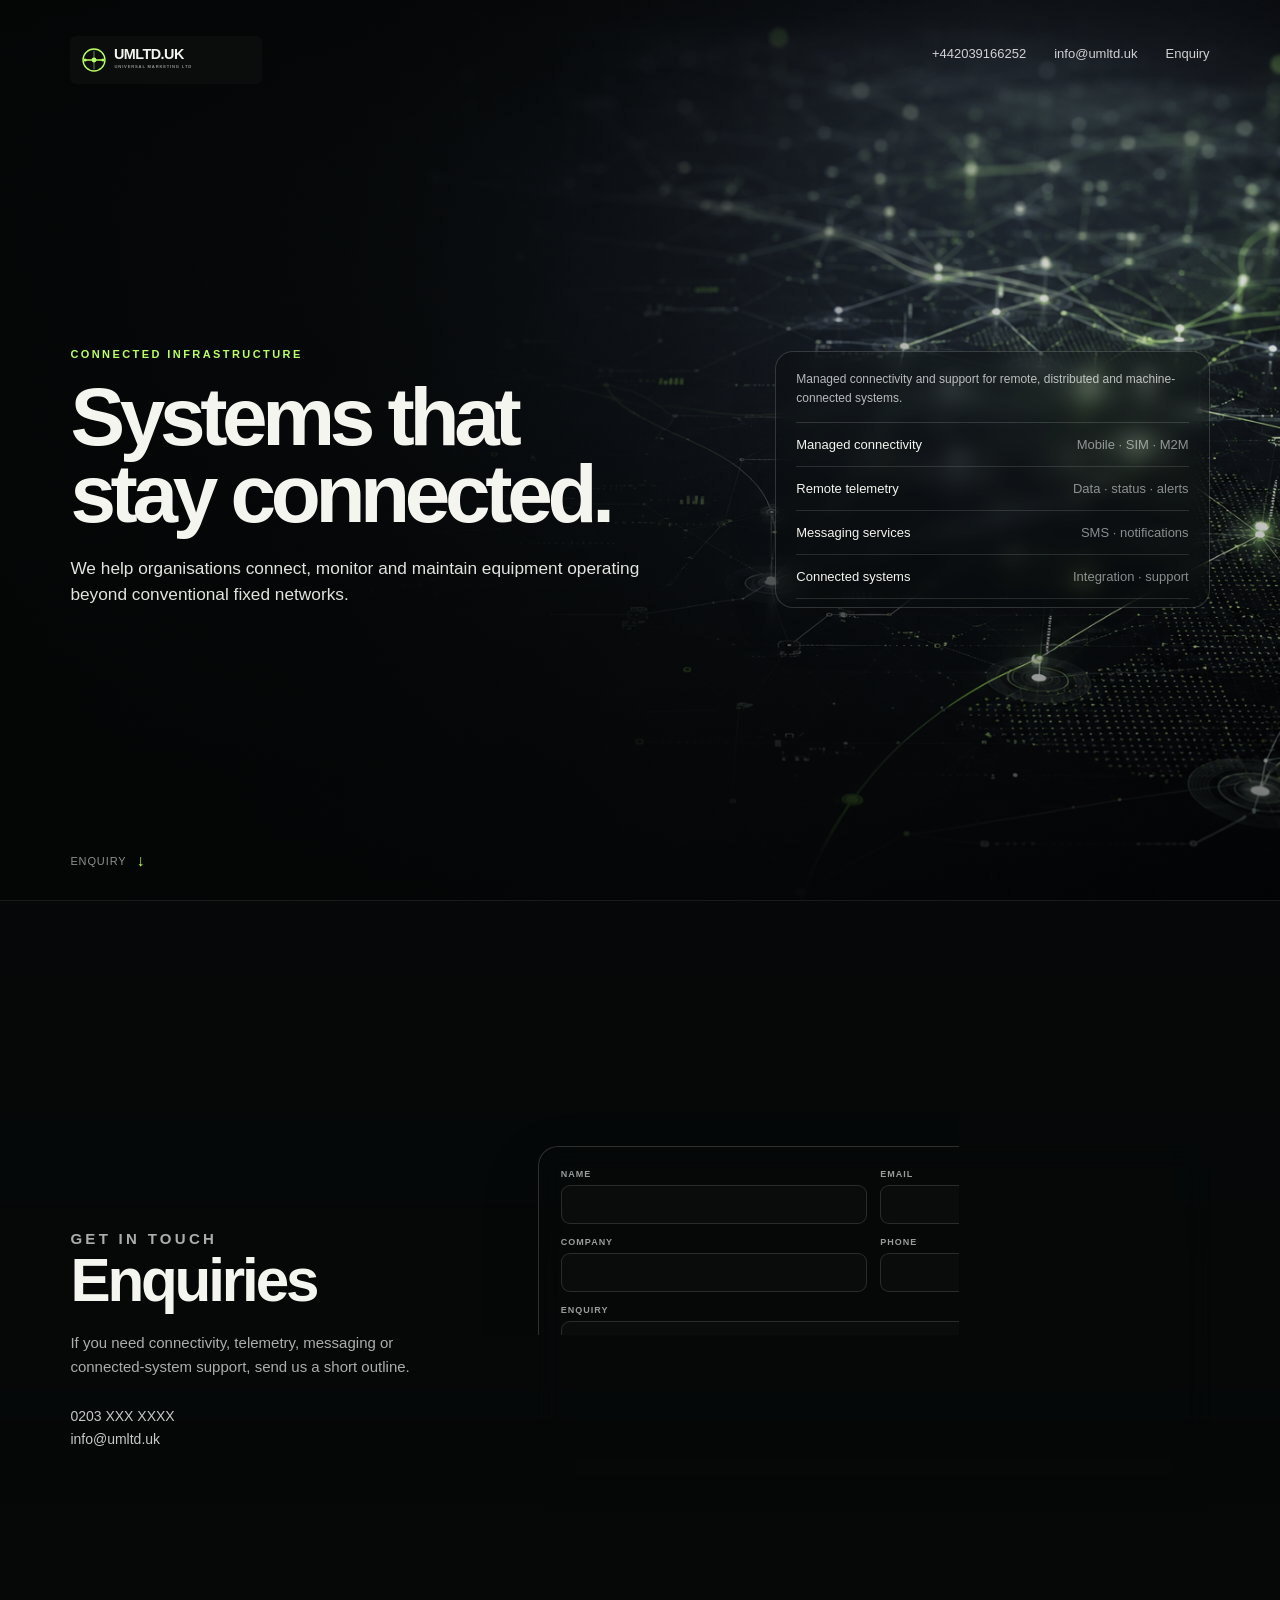
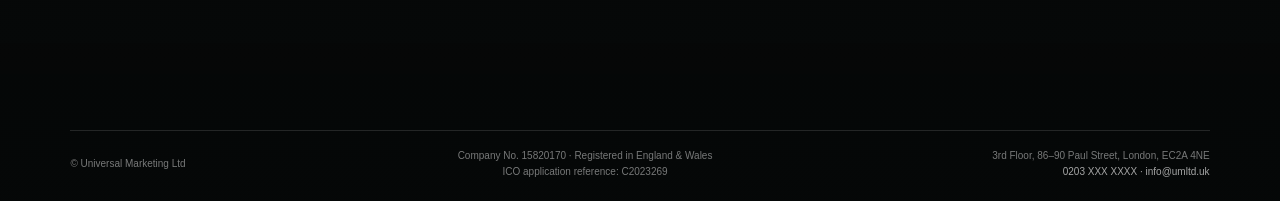
==== index.html @ 42604a90 "Add files via upload" ====
<!doctype html>
<html lang="en">
<head>
  <meta charset="utf-8">
  <meta name="viewport" content="width=device-width, initial-scale=1">
  <title>UMLTD.UK | Universal Marketing Ltd</title>
  <meta name="description" content="Managed mobile connectivity, remote telemetry, messaging and connected-system support.">
  <meta name="theme-color" content="#070909">

  <style>
    :root {
      --bg: #070909;
      --text: #f4f5ef;
      --muted: #a7ada8;
      --line: rgba(255,255,255,.13);
      --accent: #b9ff66;
      --glass: rgba(7,9,9,.28);
      --glass-strong: rgba(7,9,9,.48);
      --field: rgba(14,17,16,.58);
      --gutter: clamp(32px, 5.5vw, 82px);
      --max: 1320px;
    }

    * { box-sizing: border-box; }

    html {
      scroll-behavior: smooth;
      background: var(--bg);
    }

    body {
      margin: 0;
      min-height: 100%;
      color: var(--text);
      background:
        linear-gradient(90deg,
          rgba(4,6,6,.92) 0%,
          rgba(4,6,6,.82) 27%,
          rgba(4,6,6,.48) 50%,
          rgba(4,6,6,.10) 78%,
          rgba(4,6,6,.06) 100%),
        linear-gradient(180deg,
          rgba(4,6,6,.16) 0%,
          rgba(4,6,6,.06) 45%,
          rgba(4,6,6,.56) 100%),
        url("assets/background.png");
      background-position: center center;
      background-size: cover;
      background-repeat: no-repeat;
      background-attachment: fixed;
      font-family: Inter, -apple-system, BlinkMacSystemFont, "Segoe UI", Helvetica, Arial, sans-serif;
      -webkit-font-smoothing: antialiased;
    }

    body::after {
      content: "";
      position: fixed;
      inset: 0;
      z-index: -1;
      pointer-events: none;
      background: linear-gradient(180deg, rgba(0,0,0,.04), rgba(0,0,0,.18));
    }

    a {
      color: inherit;
      text-decoration: none;
    }

    .screen {
      min-height: 100svh;
      padding: 0 var(--gutter);
    }

    .inner {
      width: min(100%, var(--max));
      min-height: 100svh;
      margin: 0 auto;
    }

    /* SCREEN 1 */
    .hero-screen .inner {
      display: grid;
      grid-template-rows: auto 1fr auto;
      padding: clamp(34px, 4vh, 46px) 0 clamp(28px, 3.5vh, 42px);
      gap: 24px;
    }

    .site-header {
      display: flex;
      justify-content: space-between;
      align-items: flex-start;
      gap: 30px;
    }

    .brand img {
      display: block;
      width: clamp(175px, 15vw, 218px);
      height: auto;
    }

    .header-contact {
      display: flex;
      align-items: center;
      gap: 28px;
      padding-top: 10px;
      color: rgba(255,255,255,.80);
      font-size: 13px;
      white-space: nowrap;
    }

    .header-contact a:hover {
      color: #fff;
    }

    .hero-layout {
      align-self: center;
      display: grid;
      grid-template-columns: minmax(0, 1.02fr) minmax(360px, .72fr);
      gap: clamp(52px, 7vw, 110px);
      align-items: end;
      padding: 44px 0 24px;
    }

    .hero-copy {
      max-width: 680px;
    }

    .eyebrow {
      margin: 0 0 17px;
      color: var(--accent);
      font-size: 11px;
      line-height: 1.2;
      font-weight: 760;
      letter-spacing: .22em;
      text-transform: uppercase;
    }

    h1 {
      margin: 0;
      max-width: 680px;
      font-size: clamp(58px, 6.4vw, 96px);
      line-height: .94;
      letter-spacing: -.065em;
      font-weight: 770;
    }

    h1 span {
      display: block;
    }

    .lead {
      margin: 24px 0 0;
      max-width: 630px;
      color: #e0e3de;
      font-size: clamp(17px, 1.35vw, 20px);
      line-height: 1.5;
      font-weight: 540;
    }

    .primary-contact {
      display: flex;
      gap: 22px;
      flex-wrap: wrap;
      margin-top: 27px;
      color: rgba(255,255,255,.78);
      font-size: 14px;
    }

    .primary-contact a {
      border-bottom: 1px solid rgba(255,255,255,.28);
      padding-bottom: 2px;
    }

    .service-glass {
      width: 100%;
      padding: 18px 20px 8px;
      border: 1px solid rgba(255,255,255,.16);
      border-radius: 18px;
      background: var(--glass);
      backdrop-filter: blur(10px);
      -webkit-backdrop-filter: blur(10px);
      box-shadow: 0 18px 50px rgba(0,0,0,.12);
    }

    .service-intro {
      margin: 0 0 15px;
      color: rgba(255,255,255,.70);
      font-size: 12px;
      line-height: 1.55;
    }

    .service-table {
      border-top: 1px solid rgba(255,255,255,.14);
    }

    .service-row {
      display: grid;
      grid-template-columns: 1fr auto;
      gap: 22px;
      padding: 14px 0;
      border-bottom: 1px solid rgba(255,255,255,.12);
      font-size: 13px;
    }

    .service-row span:last-child {
      color: rgba(255,255,255,.52);
      text-align: right;
    }

    .scroll-cue {
      display: flex;
      align-items: center;
      gap: 10px;
      width: fit-content;
      color: rgba(255,255,255,.55);
      font-size: 11px;
      letter-spacing: .08em;
      text-transform: uppercase;
    }

    .scroll-cue::after {
      content: "↓";
      color: var(--accent);
      font-size: 16px;
      line-height: 1;
    }

    /* SCREEN 2 */
    .enquiry-screen {
      background: linear-gradient(180deg, rgba(5,7,7,.18), rgba(5,7,7,.64));
      border-top: 1px solid rgba(255,255,255,.08);
    }

    .enquiry-screen .inner {
      display: grid;
      grid-template-rows: 1fr auto;
      padding: clamp(70px, 9vh, 108px) 0 0;
    }

    .enquiry-layout {
      align-self: center;
      display: grid;
      grid-template-columns: minmax(280px, .72fr) minmax(480px, 1.28fr);
      gap: clamp(46px, 7vw, 96px);
      align-items: center;
      padding-bottom: 58px;
    }

    .enquiry-copy {
      max-width: 440px;
    }

    .enquiry-copy h2 {
      margin: 0;
      font-size: clamp(42px, 4.7vw, 68px);
      line-height: .98;
      letter-spacing: -.052em;
    }

    .enquiry-copy p {
      margin: 20px 0 0;
      color: rgba(255,255,255,.67);
      font-size: 15px;
      line-height: 1.65;
    }

    .contact-block {
      margin-top: 28px;
      display: grid;
      gap: 7px;
      color: rgba(255,255,255,.78);
      font-size: 14px;
    }

    .enquiry-glass {
      padding: 22px;
      border: 1px solid rgba(255,255,255,.16);
      border-radius: 20px;
      background: var(--glass-strong);
      backdrop-filter: blur(14px);
      -webkit-backdrop-filter: blur(14px);
      box-shadow: 0 22px 58px rgba(0,0,0,.18);
    }

    form {
      display: grid;
      gap: 13px;
    }

    .form-row {
      display: grid;
      grid-template-columns: 1fr 1fr;
      gap: 13px;
    }

    label {
      display: grid;
      gap: 6px;
      color: rgba(255,255,255,.60);
      font-size: 9px;
      font-weight: 690;
      letter-spacing: .11em;
      text-transform: uppercase;
    }

    input,
    textarea {
      width: 100%;
      border: 1px solid rgba(255,255,255,.13);
      border-radius: 9px;
      outline: none;
      background: var(--field);
      color: var(--text);
      font: inherit;
      font-size: 13px;
      padding: 10px 11px;
      transition: border-color .2s ease, background .2s ease;
    }

    input {
      height: 39px;
    }

    textarea {
      min-height: 116px;
      resize: vertical;
      line-height: 1.45;
    }

    input:focus,
    textarea:focus {
      border-color: rgba(185,255,102,.62);
      background: rgba(18,21,20,.76);
    }

    textarea::placeholder {
      color: rgba(255,255,255,.30);
    }

    .form-actions {
      display: flex;
      align-items: center;
      gap: 14px;
      flex-wrap: wrap;
      padding-top: 2px;
    }

    button {
      appearance: none;
      border: 0;
      border-radius: 999px;
      padding: 11px 17px;
      background: var(--accent);
      color: #10130e;
      font: inherit;
      font-size: 11px;
      font-weight: 790;
      cursor: pointer;
    }

    button:disabled {
      opacity: .68;
      cursor: wait;
    }

    .form-note {
      color: rgba(255,255,255,.46);
      font-size: 10px;
    }

    .form-message {
      display: none;
      margin: 0;
      padding: 10px 11px;
      border: 1px solid rgba(255,255,255,.13);
      background: rgba(7,9,9,.36);
      font-size: 11px;
      line-height: 1.5;
    }

    .form-message.show {
      display: block;
    }

    .form-message.success {
      border-color: rgba(185,255,102,.34);
      color: #e9f8d5;
    }

    .form-message.error {
      border-color: rgba(255,130,130,.34);
      color: #ffd5d5;
    }

    .site-footer {
      border-top: 1px solid rgba(255,255,255,.12);
      padding: 17px 0 22px;
      display: grid;
      grid-template-columns: 1fr 1.15fr 1.35fr;
      gap: 20px;
      align-items: center;
      color: rgba(255,255,255,.46);
      font-size: 10px;
      line-height: 1.55;
    }

    .site-footer > :nth-child(2) {
      text-align: center;
    }

    .site-footer > :nth-child(3) {
      text-align: right;
    }

    .footer-contact {
      color: rgba(255,255,255,.64);
    }

    @media (max-width: 980px) {
      .hero-layout,
      .enquiry-layout {
        grid-template-columns: 1fr;
      }

      .hero-layout {
        align-items: start;
        gap: 34px;
      }

      .service-glass {
        max-width: 620px;
      }

      .enquiry-layout {
        gap: 34px;
      }

      .enquiry-copy {
        max-width: 620px;
      }

      .site-footer {
        grid-template-columns: 1fr;
        gap: 5px;
      }

      .site-footer > :nth-child(2),
      .site-footer > :nth-child(3) {
        text-align: left;
      }
    }

    @media (max-width: 720px) {
      :root {
        --gutter: 24px;
      }

      body {
        background:
          linear-gradient(90deg, rgba(4,6,6,.90), rgba(4,6,6,.48)),
          linear-gradient(180deg, rgba(4,6,6,.12), rgba(4,6,6,.54)),
          url("assets/background.png");
        background-position: 60% center;
        background-size: cover;
        background-repeat: no-repeat;
        background-attachment: fixed;
      }

      .hero-screen .inner {
        padding-top: 24px;
      }

      .header-contact {
        display: none;
      }

      .brand img {
        width: 170px;
      }

      h1 {
        font-size: clamp(50px, 15vw, 72px);
      }

      .form-row {
        grid-template-columns: 1fr;
      }

      .service-row {
        grid-template-columns: 1fr;
        gap: 5px;
      }

      .service-row span:last-child {
        text-align: left;
      }

      .enquiry-screen .inner {
        padding-top: 64px;
      }
    }
  </style>
</head>

<body>
  <section class="screen hero-screen" id="top">
    <div class="inner">
      <header class="site-header">
        <a class="brand" href="#top" aria-label="UMLTD.UK home">
          <img src="assets/umltd-logo.svg" alt="UMLTD.UK — Universal Marketing Ltd">
        </a>

        <div class="header-contact">
          <span>+442039166252</span>
          <a href="mailto:info@umltd.uk">info@umltd.uk</a>
          <a href="#enquiry">Enquiry</a>
        </div>
      </header>

      <main class="hero-layout">
        <div class="hero-copy">
          <p class="eyebrow">Connected infrastructure</p>
          <h1>Systems that <span>stay connected.</span></h1>
          <p class="lead">
            We help organisations connect, monitor and maintain equipment operating beyond conventional fixed networks.
          </p>

        </div>

        <aside class="service-glass" aria-label="Services">
          <p class="service-intro">
            Managed connectivity and support for remote, distributed and machine-connected systems.
          </p>

          <div class="service-table">
            <div class="service-row">
              <span>Managed connectivity</span>
              <span>Mobile · SIM · M2M</span>
            </div>
            <div class="service-row">
              <span>Remote telemetry</span>
              <span>Data · status · alerts</span>
            </div>
            <div class="service-row">
              <span>Messaging services</span>
              <span>SMS · notifications</span>
            </div>
            <div class="service-row">
              <span>Connected systems</span>
              <span>Integration · support</span>
            </div>
          </div>
        </aside>
      </main>

      <a class="scroll-cue" href="#enquiry">Enquiry</a>
    </div>
  </section>

  <section class="screen enquiry-screen" id="enquiry">
    <div class="inner">
      <div class="enquiry-layout">
        <div class="enquiry-copy">
          <p class="eyebrow">Get in touch</p>
          <h2>Enquiries</h2>
          <p>
            If you need connectivity, telemetry, messaging or connected-system support, send us a short outline.
          </p>

          <div class="contact-block">
            <span>0203 XXX XXXX</span>
            <a href="mailto:info@umltd.uk">info@umltd.uk</a>
          </div>
        </div>

        <div class="enquiry-glass">
          <form id="enquiryForm">
            <input type="hidden" name="_subject" value="New enquiry from UMLTD.UK">
            <input type="hidden" name="_captcha" value="false">
            <input type="text" name="_honey" tabindex="-1" autocomplete="off" style="display:none">

            <div class="form-row">
              <label>
                Name
                <input type="text" name="name" autocomplete="name" required>
              </label>

              <label>
                Email
                <input type="email" name="email" autocomplete="email" required>
              </label>
            </div>

            <div class="form-row">
              <label>
                Company
                <input type="text" name="company" autocomplete="organization">
              </label>

              <label>
                Phone
                <input type="tel" name="phone" autocomplete="tel">
              </label>
            </div>

            <label>
              Enquiry
              <textarea name="message" required placeholder="Tell us a little about what you need."></textarea>
            </label>

            <div class="form-actions">
              <button type="submit" id="submitButton">Send enquiry</button>
              <span class="form-note">Sent to info@umltd.uk</span>
            </div>

            <p class="form-message success" id="successMessage" role="status">
              Thank you. Your enquiry has been sent and we will be in touch soon.
            </p>

            <p class="form-message error" id="errorMessage" role="alert">
              Sorry, there was a problem sending your enquiry. Please try again or email info@umltd.uk directly.
            </p>
          </form>
        </div>
      </div>

      <footer class="site-footer">
        <span>© Universal Marketing Ltd</span>
        <span>
          Company No. 15820170 · Registered in England &amp; Wales<br>
          ICO application reference: C2023269
        </span>
        <span>
          3rd Floor, 86–90 Paul Street, London, EC2A 4NE<br>
          <span class="footer-contact">0203 XXX XXXX · info@umltd.uk</span>
        </span>
      </footer>
    </div>
  </section>

  <script>
    const form = document.getElementById('enquiryForm');
    const submitButton = document.getElementById('submitButton');
    const successMessage = document.getElementById('successMessage');
    const errorMessage = document.getElementById('errorMessage');

    form.addEventListener('submit', async (event) => {
      event.preventDefault();

      successMessage.classList.remove('show');
      errorMessage.classList.remove('show');
      submitButton.disabled = true;
      submitButton.textContent = 'Sending…';

      const data = Object.fromEntries(new FormData(form).entries());

      try {
        const response = await fetch('https://formsubmit.co/ajax/info@umltd.uk', {
          method: 'POST',
          headers: {
            'Content-Type': 'application/json',
            'Accept': 'application/json'
          },
          body: JSON.stringify({
            ...data,
            _subject: 'New enquiry from UMLTD.UK',
            _captcha: 'false'
          })
        });

        if (!response.ok) throw new Error('Submission failed');

        form.reset();
        successMessage.classList.add('show');
      } catch (error) {
        errorMessage.classList.add('show');
      } finally {
        submitButton.disabled = false;
        submitButton.textContent = 'Send enquiry';
      }
    });
  </script>
</body>
</html>
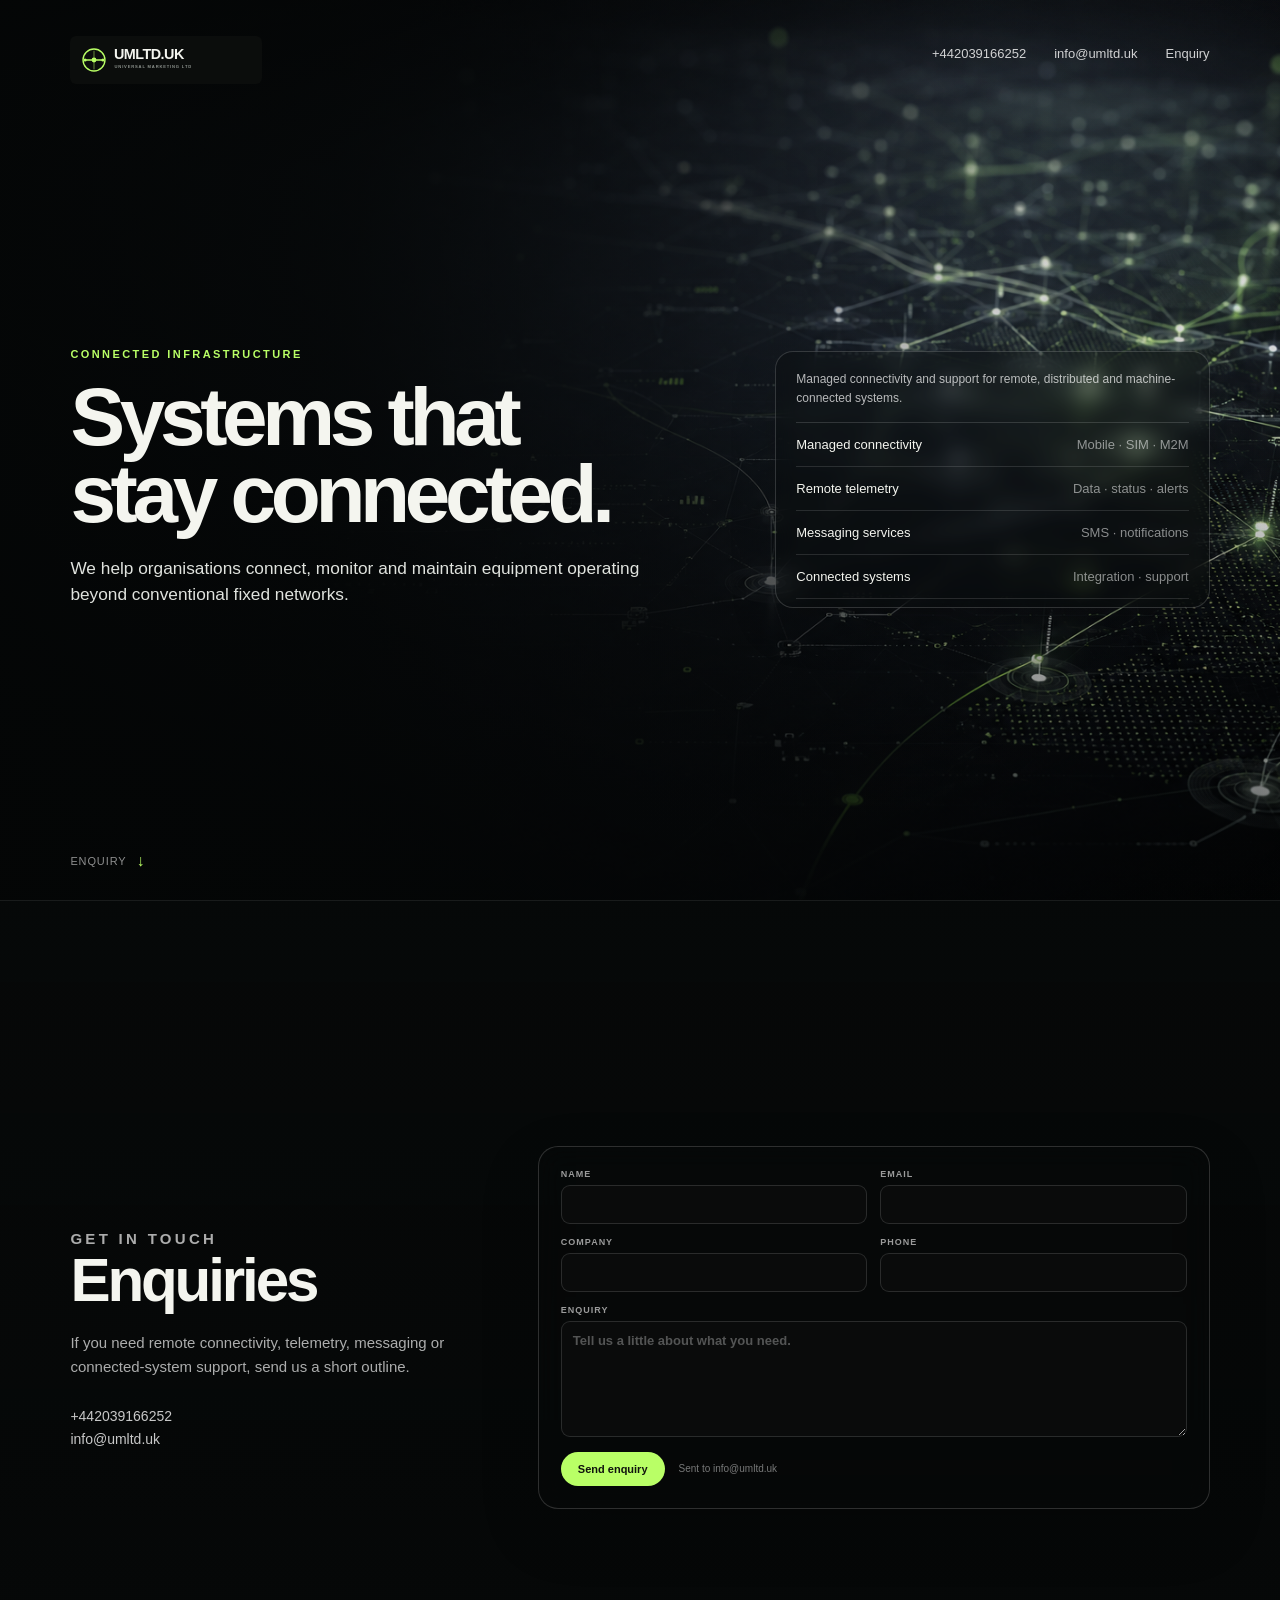
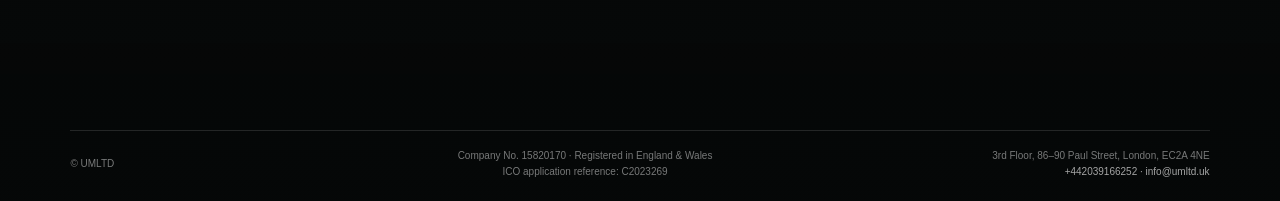
==== commit 7b81a322: "Update index.html" ====
--- a/index.html
+++ b/index.html
@@ -3,7 +3,7 @@
 <head>
   <meta charset="utf-8">
   <meta name="viewport" content="width=device-width, initial-scale=1">
-  <title>UMLTD.UK | Universal Marketing Ltd</title>
+  <title>UMLTD.UK</title>
   <meta name="description" content="Managed mobile connectivity, remote telemetry, messaging and connected-system support.">
   <meta name="theme-color" content="#070909">
 
@@ -564,18 +564,18 @@
           <p class="eyebrow">Get in touch</p>
           <h2>Enquiries</h2>
           <p>
-            If you need connectivity, telemetry, messaging or connected-system support, send us a short outline.
+            If you need remote connectivity, telemetry, messaging or connected-system support, send us a short outline.
           </p>
 
           <div class="contact-block">
-            <span>0203 XXX XXXX</span>
+            <span>+442039166252</span>
             <a href="mailto:info@umltd.uk">info@umltd.uk</a>
           </div>
         </div>
 
         <div class="enquiry-glass">
           <form id="enquiryForm">
-            <input type="hidden" name="_subject" value="New enquiry from UMLTD.UK">
+            <input type="hidden" name="_subject" value="New enquiry UMLTD.UK">
             <input type="hidden" name="_captcha" value="false">
             <input type="text" name="_honey" tabindex="-1" autocomplete="off" style="display:none">
 
@@ -625,14 +625,14 @@
       </div>
 
       <footer class="site-footer">
-        <span>© Universal Marketing Ltd</span>
+        <span>© UMLTD</span>
         <span>
           Company No. 15820170 · Registered in England &amp; Wales<br>
           ICO application reference: C2023269
         </span>
         <span>
           3rd Floor, 86–90 Paul Street, London, EC2A 4NE<br>
-          <span class="footer-contact">0203 XXX XXXX · info@umltd.uk</span>
+          <span class="footer-contact">+442039166252 · info@umltd.uk</span>
         </span>
       </footer>
     </div>
@@ -681,4 +681,4 @@
     });
   </script>
 </body>
-</html>+</html>
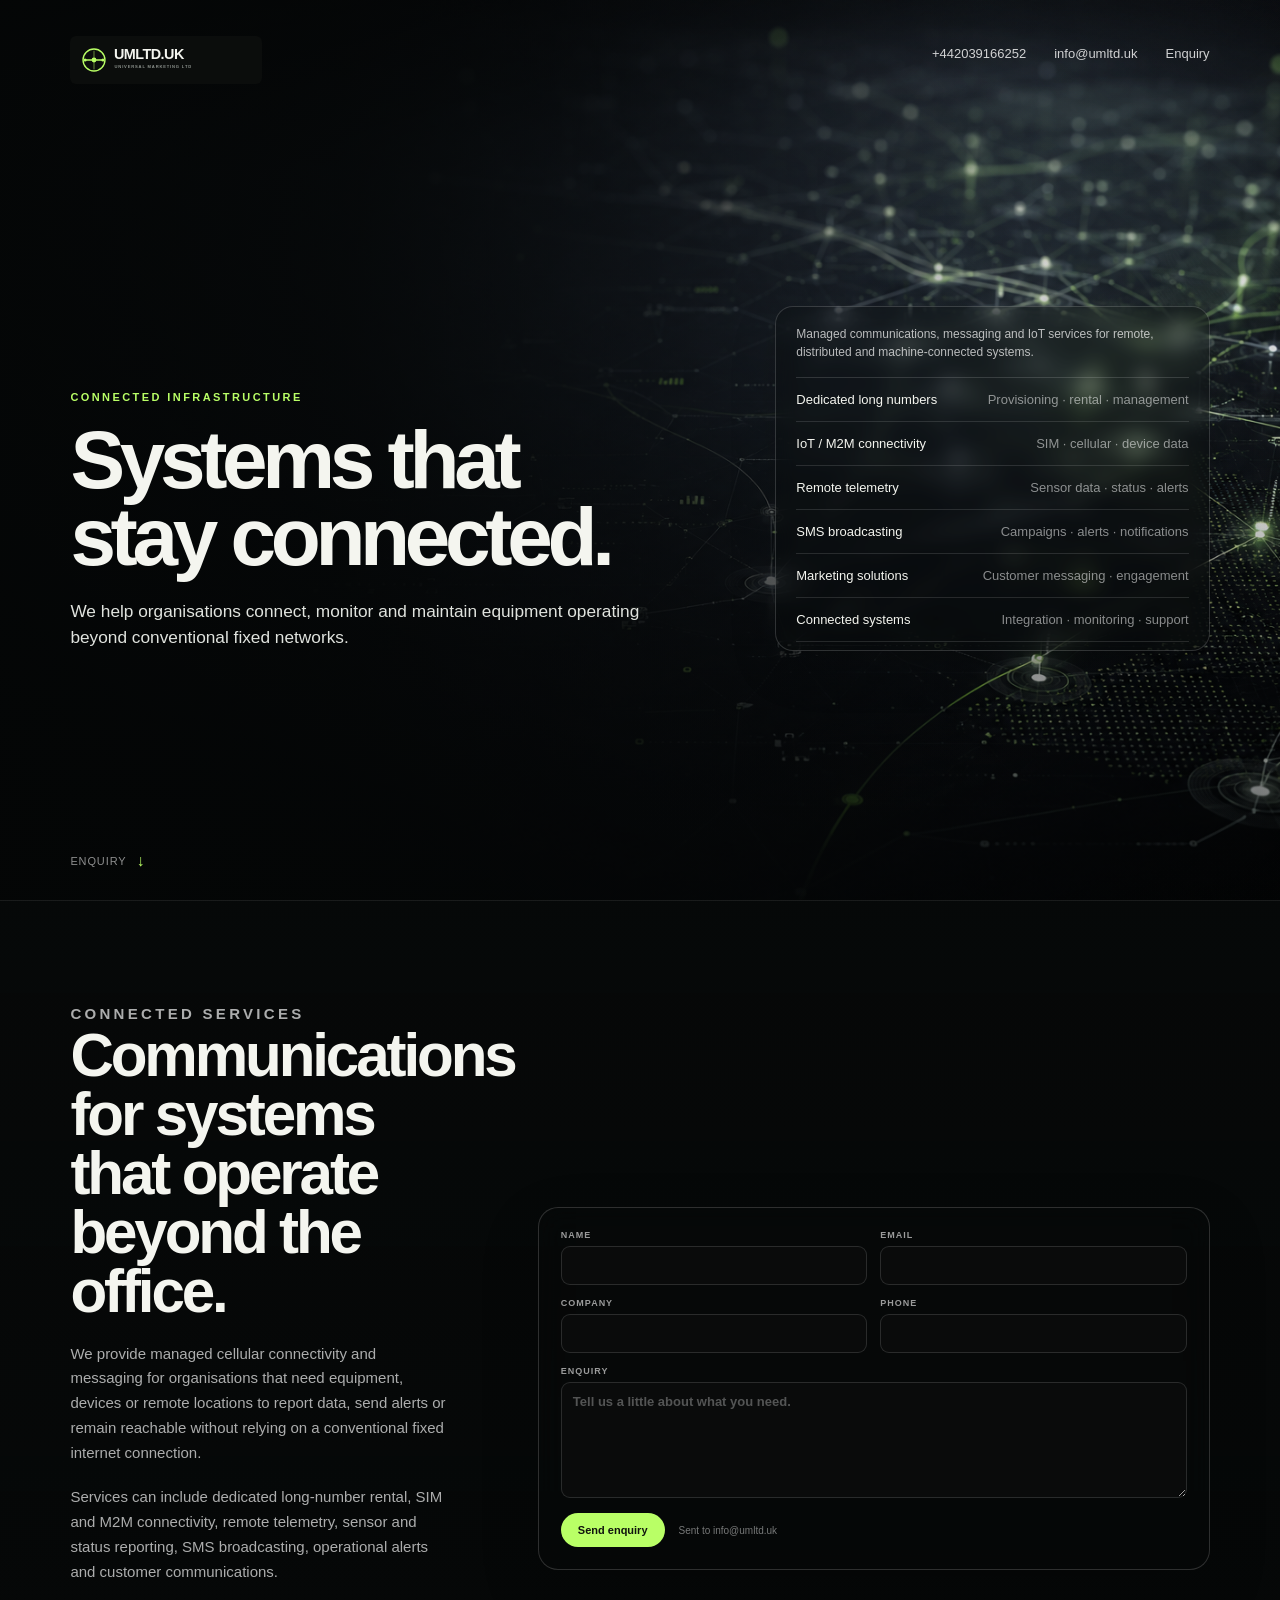
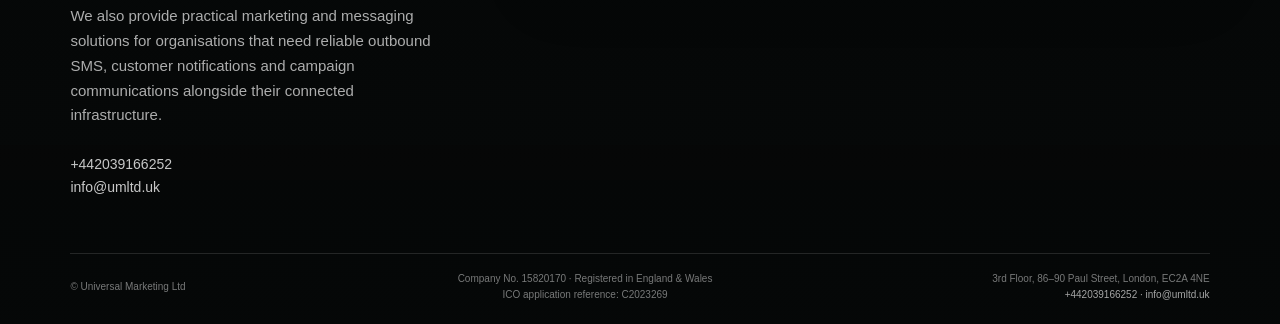
==== commit 154761a5: "Add files via upload" ====
--- a/index.html
+++ b/index.html
@@ -3,8 +3,8 @@
 <head>
   <meta charset="utf-8">
   <meta name="viewport" content="width=device-width, initial-scale=1">
-  <title>UMLTD.UK</title>
-  <meta name="description" content="Managed mobile connectivity, remote telemetry, messaging and connected-system support.">
+  <title>UMLTD.UK | Universal Marketing Ltd</title>
+  <meta name="description" content="Managed mobile connectivity, dedicated long numbers, IoT and M2M services, SMS broadcasting, remote telemetry and marketing communications.">
   <meta name="theme-color" content="#070909">
 
   <style>
@@ -529,25 +529,33 @@
 
         <aside class="service-glass" aria-label="Services">
           <p class="service-intro">
-            Managed connectivity and support for remote, distributed and machine-connected systems.
+            Managed communications, messaging and IoT services for remote, distributed and machine-connected systems.
           </p>
 
           <div class="service-table">
             <div class="service-row">
-              <span>Managed connectivity</span>
-              <span>Mobile · SIM · M2M</span>
+              <span>Dedicated long numbers</span>
+              <span>Provisioning · rental · management</span>
+            </div>
+            <div class="service-row">
+              <span>IoT / M2M connectivity</span>
+              <span>SIM · cellular · device data</span>
             </div>
             <div class="service-row">
               <span>Remote telemetry</span>
-              <span>Data · status · alerts</span>
+              <span>Sensor data · status · alerts</span>
             </div>
             <div class="service-row">
-              <span>Messaging services</span>
-              <span>SMS · notifications</span>
+              <span>SMS broadcasting</span>
+              <span>Campaigns · alerts · notifications</span>
+            </div>
+            <div class="service-row">
+              <span>Marketing solutions</span>
+              <span>Customer messaging · engagement</span>
             </div>
             <div class="service-row">
               <span>Connected systems</span>
-              <span>Integration · support</span>
+              <span>Integration · monitoring · support</span>
             </div>
           </div>
         </aside>
@@ -561,10 +569,16 @@
     <div class="inner">
       <div class="enquiry-layout">
         <div class="enquiry-copy">
-          <p class="eyebrow">Get in touch</p>
-          <h2>Enquiries</h2>
+          <p class="eyebrow">Connected services</p>
+          <h2>Communications for systems that operate beyond the office.</h2>
           <p>
-            If you need remote connectivity, telemetry, messaging or connected-system support, send us a short outline.
+            We provide managed cellular connectivity and messaging for organisations that need equipment, devices or remote locations to report data, send alerts or remain reachable without relying on a conventional fixed internet connection.
+          </p>
+          <p>
+            Services can include dedicated long-number rental, SIM and M2M connectivity, remote telemetry, sensor and status reporting, SMS broadcasting, operational alerts and customer communications.
+          </p>
+          <p>
+            We also provide practical marketing and messaging solutions for organisations that need reliable outbound SMS, customer notifications and campaign communications alongside their connected infrastructure.
           </p>
 
           <div class="contact-block">
@@ -575,7 +589,7 @@
 
         <div class="enquiry-glass">
           <form id="enquiryForm">
-            <input type="hidden" name="_subject" value="New enquiry UMLTD.UK">
+            <input type="hidden" name="_subject" value="New enquiry from UMLTD.UK">
             <input type="hidden" name="_captcha" value="false">
             <input type="text" name="_honey" tabindex="-1" autocomplete="off" style="display:none">
 
@@ -625,7 +639,7 @@
       </div>
 
       <footer class="site-footer">
-        <span>© UMLTD</span>
+        <span>© Universal Marketing Ltd</span>
         <span>
           Company No. 15820170 · Registered in England &amp; Wales<br>
           ICO application reference: C2023269
@@ -681,4 +695,4 @@
     });
   </script>
 </body>
-</html>
+</html>
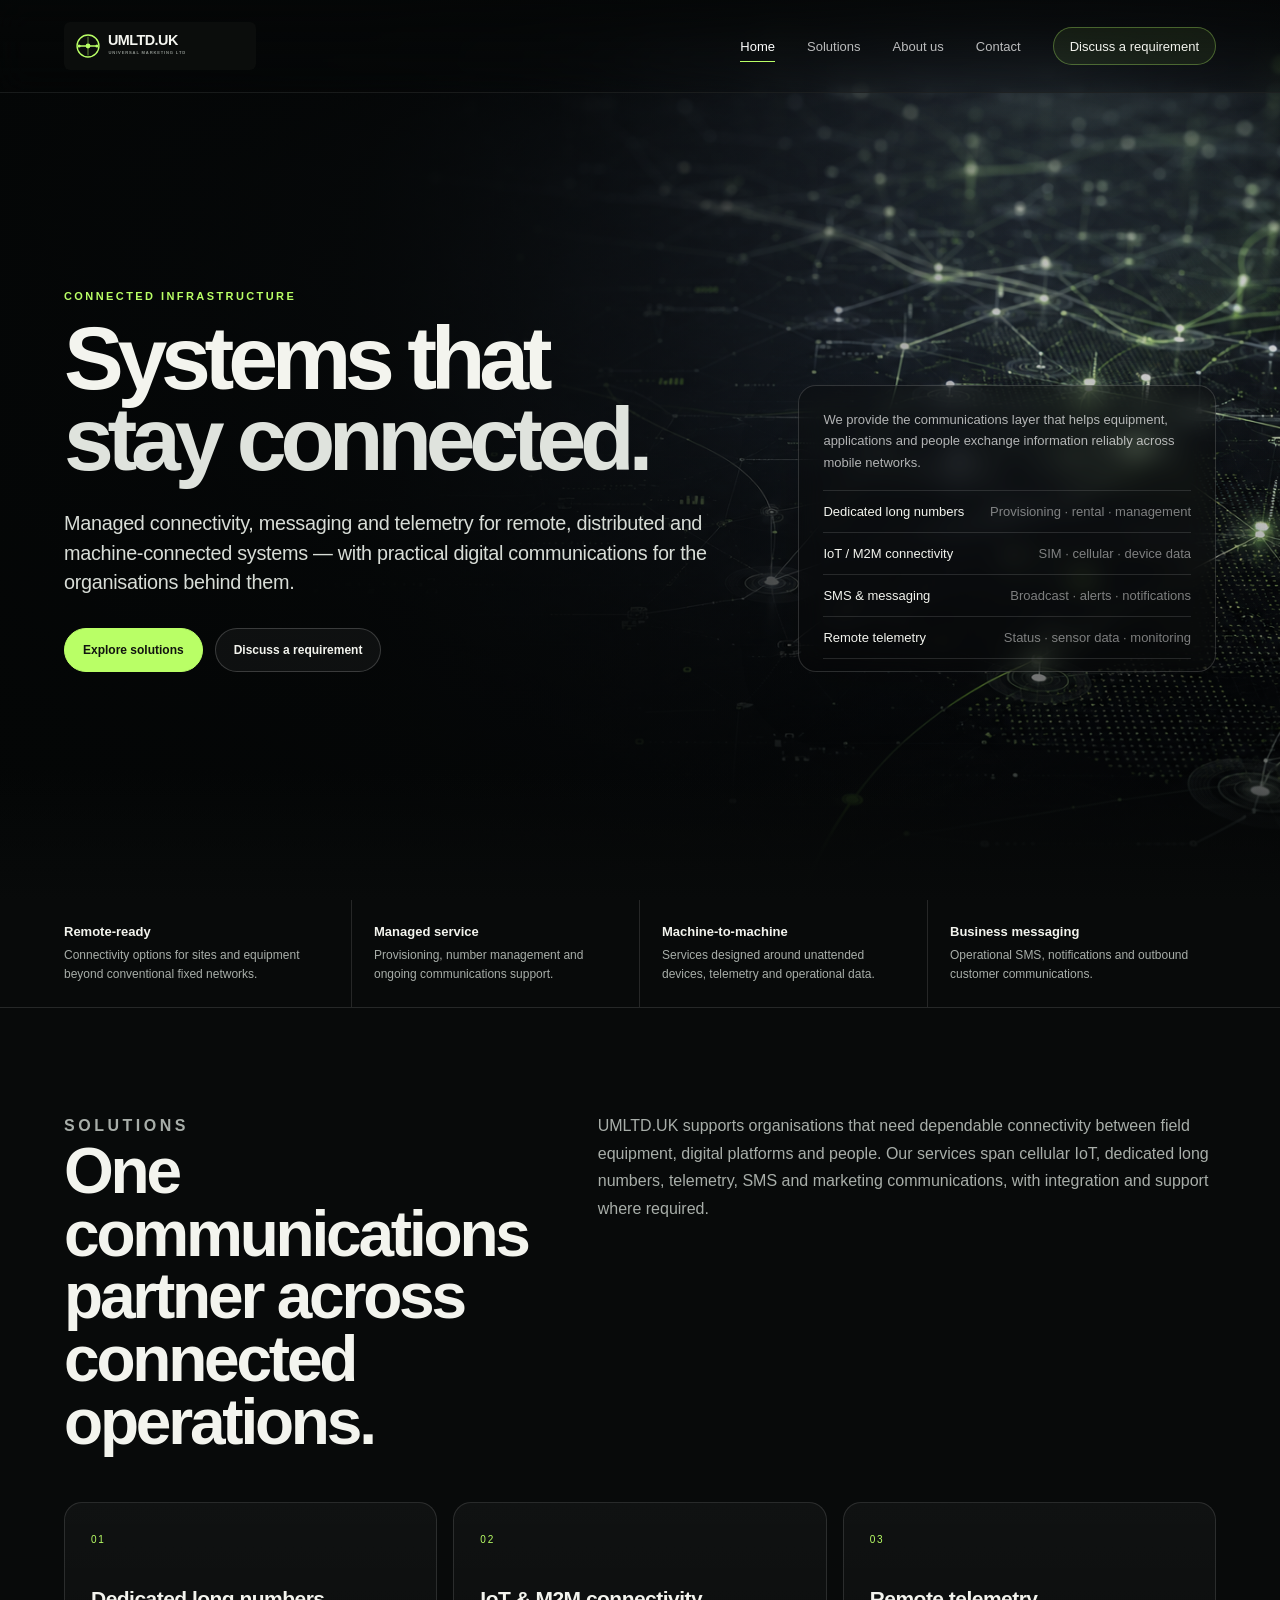
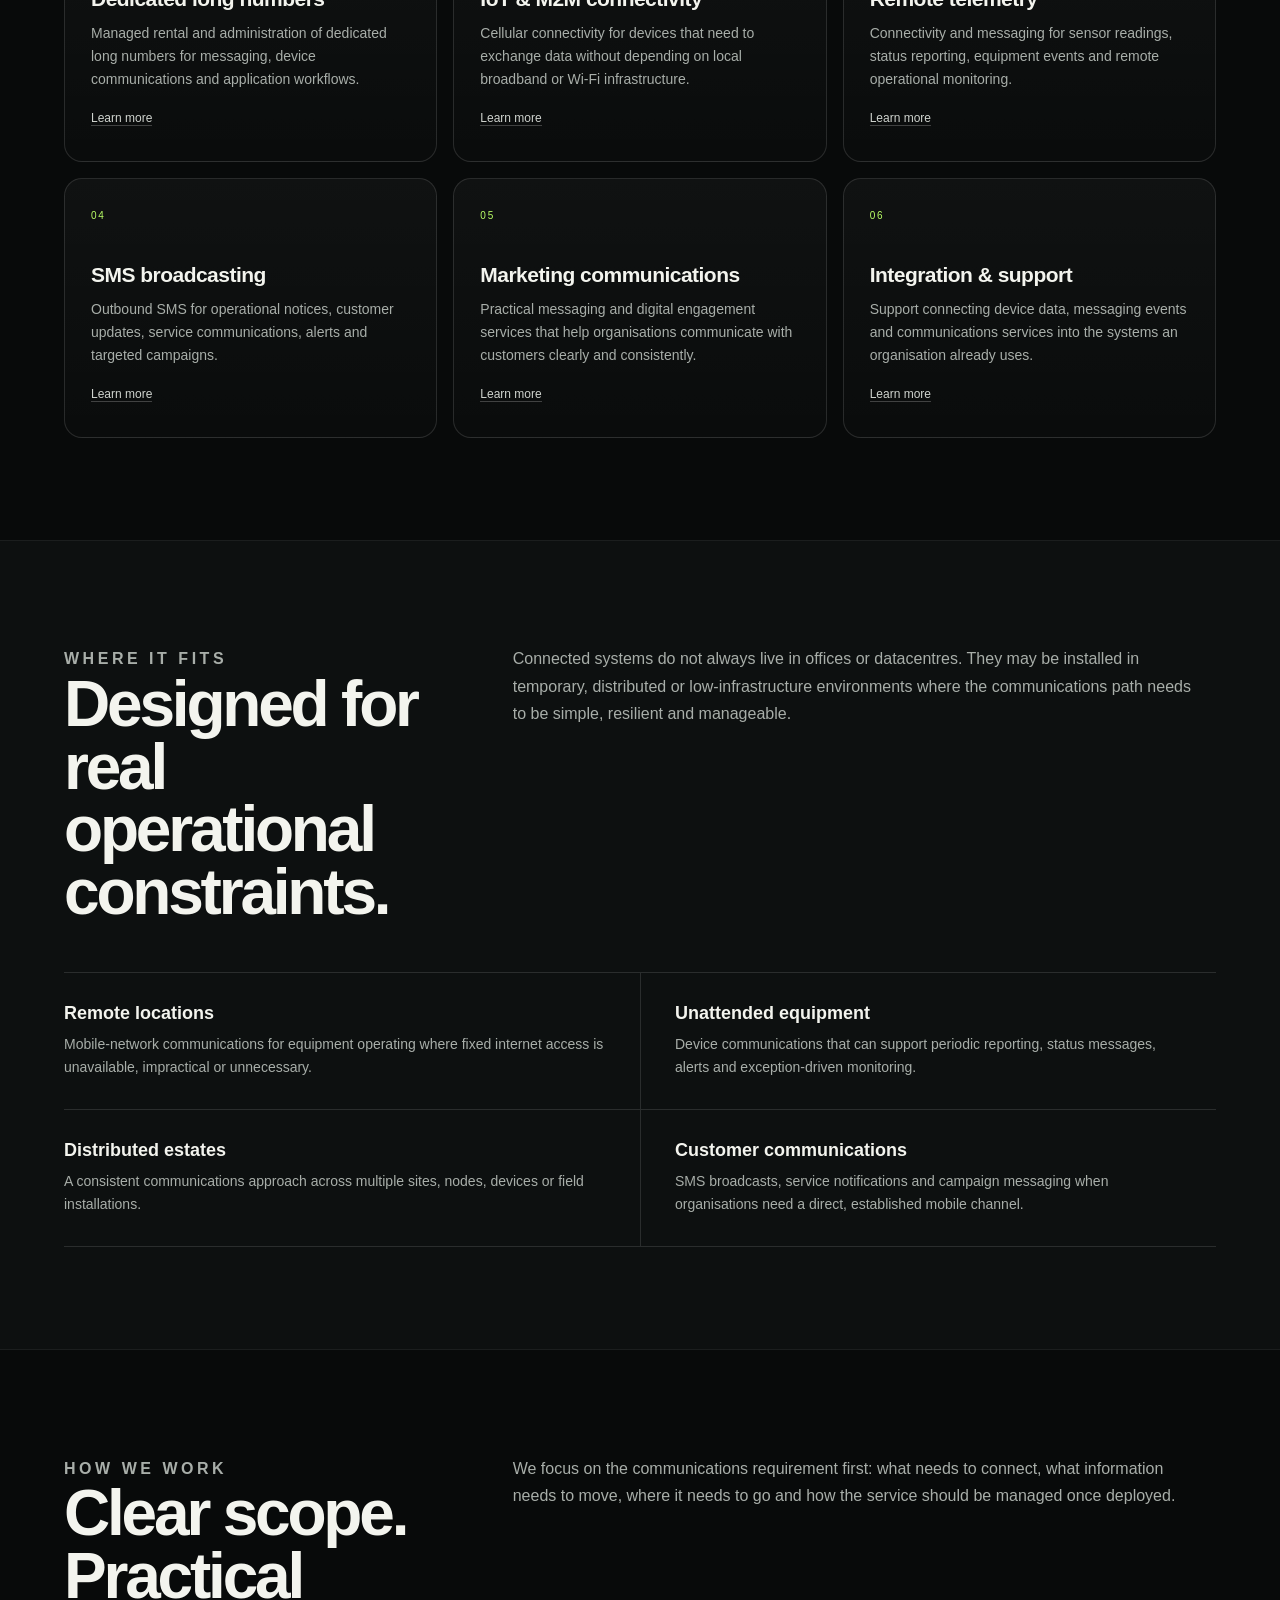
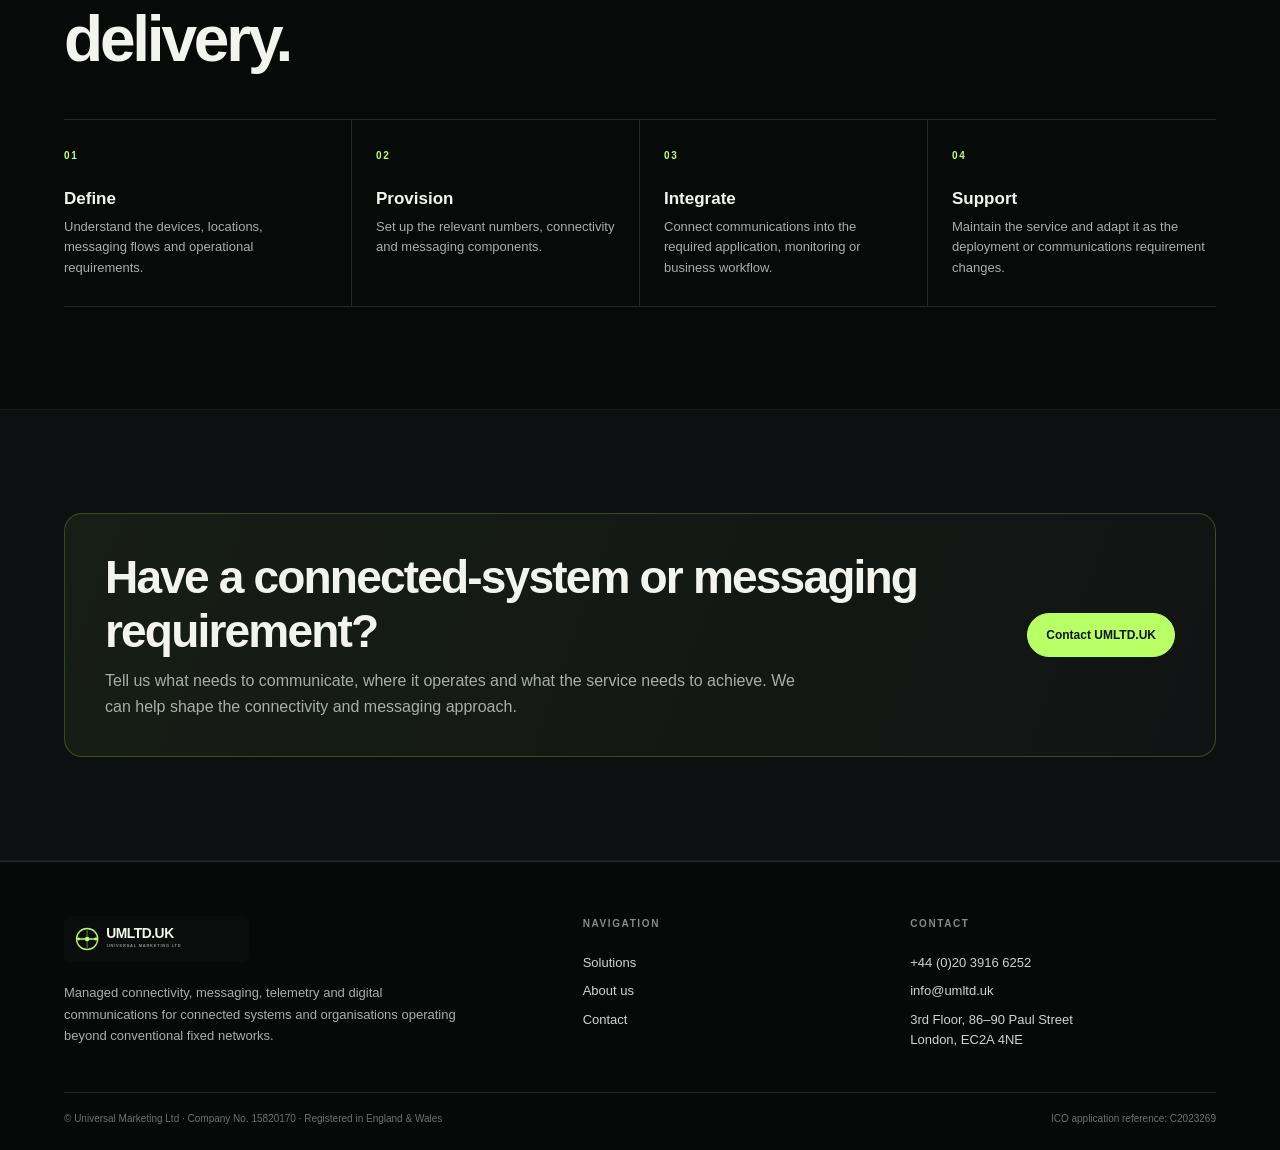
==== commit 3bec4d84: "Add files via upload" ====
--- a/index.html
+++ b/index.html
@@ -3,696 +3,141 @@
 <head>
   <meta charset="utf-8">
   <meta name="viewport" content="width=device-width, initial-scale=1">
-  <title>UMLTD.UK | Universal Marketing Ltd</title>
-  <meta name="description" content="Managed mobile connectivity, dedicated long numbers, IoT and M2M services, SMS broadcasting, remote telemetry and marketing communications.">
-  <meta name="theme-color" content="#070909">
+  <title>UMLTD.UK | Connected Infrastructure & Messaging</title>
+  <meta name="description" content="Managed IoT and M2M connectivity, dedicated long numbers, remote telemetry, SMS broadcasting, marketing communications and connected-system support.">
+  <meta name="theme-color" content="#080a0a">
+  <link rel="stylesheet" href="assets/styles.css">
+</head>
+<body>
+<header class="site-header home-header">
+  <div class="container nav-wrap">
+    <a class="brand" href="index.html" aria-label="UMLTD.UK home"><img src="assets/umltd-logo.svg" alt="UMLTD.UK — Universal Marketing Ltd"></a>
+    <button class="menu-button" type="button" aria-expanded="false" aria-controls="primary-nav">Menu</button>
+    <nav class="nav" id="primary-nav" aria-label="Primary navigation">
+      <a href="index.html" aria-current="page">Home</a>
+      <a href="solutions.html" >Solutions</a>
+      <a href="about.html" >About us</a>
+      <a href="contact.html" >Contact</a>
+      <a class="nav-cta" href="contact.html">Discuss a requirement</a>
+    </nav>
+  </div>
+</header>
 
-  <style>
-    :root {
-      --bg: #070909;
-      --text: #f4f5ef;
-      --muted: #a7ada8;
-      --line: rgba(255,255,255,.13);
-      --accent: #b9ff66;
-      --glass: rgba(7,9,9,.28);
-      --glass-strong: rgba(7,9,9,.48);
-      --field: rgba(14,17,16,.58);
-      --gutter: clamp(32px, 5.5vw, 82px);
-      --max: 1320px;
-    }
-
-    * { box-sizing: border-box; }
-
-    html {
-      scroll-behavior: smooth;
-      background: var(--bg);
-    }
-
-    body {
-      margin: 0;
-      min-height: 100%;
-      color: var(--text);
-      background:
-        linear-gradient(90deg,
-          rgba(4,6,6,.92) 0%,
-          rgba(4,6,6,.82) 27%,
-          rgba(4,6,6,.48) 50%,
-          rgba(4,6,6,.10) 78%,
-          rgba(4,6,6,.06) 100%),
-        linear-gradient(180deg,
-          rgba(4,6,6,.16) 0%,
-          rgba(4,6,6,.06) 45%,
-          rgba(4,6,6,.56) 100%),
-        url("assets/background.png");
-      background-position: center center;
-      background-size: cover;
-      background-repeat: no-repeat;
-      background-attachment: fixed;
-      font-family: Inter, -apple-system, BlinkMacSystemFont, "Segoe UI", Helvetica, Arial, sans-serif;
-      -webkit-font-smoothing: antialiased;
-    }
-
-    body::after {
-      content: "";
-      position: fixed;
-      inset: 0;
-      z-index: -1;
-      pointer-events: none;
-      background: linear-gradient(180deg, rgba(0,0,0,.04), rgba(0,0,0,.18));
-    }
-
-    a {
-      color: inherit;
-      text-decoration: none;
-    }
-
-    .screen {
-      min-height: 100svh;
-      padding: 0 var(--gutter);
-    }
-
-    .inner {
-      width: min(100%, var(--max));
-      min-height: 100svh;
-      margin: 0 auto;
-    }
-
-    /* SCREEN 1 */
-    .hero-screen .inner {
-      display: grid;
-      grid-template-rows: auto 1fr auto;
-      padding: clamp(34px, 4vh, 46px) 0 clamp(28px, 3.5vh, 42px);
-      gap: 24px;
-    }
-
-    .site-header {
-      display: flex;
-      justify-content: space-between;
-      align-items: flex-start;
-      gap: 30px;
-    }
-
-    .brand img {
-      display: block;
-      width: clamp(175px, 15vw, 218px);
-      height: auto;
-    }
-
-    .header-contact {
-      display: flex;
-      align-items: center;
-      gap: 28px;
-      padding-top: 10px;
-      color: rgba(255,255,255,.80);
-      font-size: 13px;
-      white-space: nowrap;
-    }
-
-    .header-contact a:hover {
-      color: #fff;
-    }
-
-    .hero-layout {
-      align-self: center;
-      display: grid;
-      grid-template-columns: minmax(0, 1.02fr) minmax(360px, .72fr);
-      gap: clamp(52px, 7vw, 110px);
-      align-items: end;
-      padding: 44px 0 24px;
-    }
-
-    .hero-copy {
-      max-width: 680px;
-    }
-
-    .eyebrow {
-      margin: 0 0 17px;
-      color: var(--accent);
-      font-size: 11px;
-      line-height: 1.2;
-      font-weight: 760;
-      letter-spacing: .22em;
-      text-transform: uppercase;
-    }
-
-    h1 {
-      margin: 0;
-      max-width: 680px;
-      font-size: clamp(58px, 6.4vw, 96px);
-      line-height: .94;
-      letter-spacing: -.065em;
-      font-weight: 770;
-    }
-
-    h1 span {
-      display: block;
-    }
-
-    .lead {
-      margin: 24px 0 0;
-      max-width: 630px;
-      color: #e0e3de;
-      font-size: clamp(17px, 1.35vw, 20px);
-      line-height: 1.5;
-      font-weight: 540;
-    }
-
-    .primary-contact {
-      display: flex;
-      gap: 22px;
-      flex-wrap: wrap;
-      margin-top: 27px;
-      color: rgba(255,255,255,.78);
-      font-size: 14px;
-    }
-
-    .primary-contact a {
-      border-bottom: 1px solid rgba(255,255,255,.28);
-      padding-bottom: 2px;
-    }
-
-    .service-glass {
-      width: 100%;
-      padding: 18px 20px 8px;
-      border: 1px solid rgba(255,255,255,.16);
-      border-radius: 18px;
-      background: var(--glass);
-      backdrop-filter: blur(10px);
-      -webkit-backdrop-filter: blur(10px);
-      box-shadow: 0 18px 50px rgba(0,0,0,.12);
-    }
-
-    .service-intro {
-      margin: 0 0 15px;
-      color: rgba(255,255,255,.70);
-      font-size: 12px;
-      line-height: 1.55;
-    }
-
-    .service-table {
-      border-top: 1px solid rgba(255,255,255,.14);
-    }
-
-    .service-row {
-      display: grid;
-      grid-template-columns: 1fr auto;
-      gap: 22px;
-      padding: 14px 0;
-      border-bottom: 1px solid rgba(255,255,255,.12);
-      font-size: 13px;
-    }
-
-    .service-row span:last-child {
-      color: rgba(255,255,255,.52);
-      text-align: right;
-    }
-
-    .scroll-cue {
-      display: flex;
-      align-items: center;
-      gap: 10px;
-      width: fit-content;
-      color: rgba(255,255,255,.55);
-      font-size: 11px;
-      letter-spacing: .08em;
-      text-transform: uppercase;
-    }
-
-    .scroll-cue::after {
-      content: "↓";
-      color: var(--accent);
-      font-size: 16px;
-      line-height: 1;
-    }
-
-    /* SCREEN 2 */
-    .enquiry-screen {
-      background: linear-gradient(180deg, rgba(5,7,7,.18), rgba(5,7,7,.64));
-      border-top: 1px solid rgba(255,255,255,.08);
-    }
-
-    .enquiry-screen .inner {
-      display: grid;
-      grid-template-rows: 1fr auto;
-      padding: clamp(70px, 9vh, 108px) 0 0;
-    }
-
-    .enquiry-layout {
-      align-self: center;
-      display: grid;
-      grid-template-columns: minmax(280px, .72fr) minmax(480px, 1.28fr);
-      gap: clamp(46px, 7vw, 96px);
-      align-items: center;
-      padding-bottom: 58px;
-    }
-
-    .enquiry-copy {
-      max-width: 440px;
-    }
-
-    .enquiry-copy h2 {
-      margin: 0;
-      font-size: clamp(42px, 4.7vw, 68px);
-      line-height: .98;
-      letter-spacing: -.052em;
-    }
-
-    .enquiry-copy p {
-      margin: 20px 0 0;
-      color: rgba(255,255,255,.67);
-      font-size: 15px;
-      line-height: 1.65;
-    }
-
-    .contact-block {
-      margin-top: 28px;
-      display: grid;
-      gap: 7px;
-      color: rgba(255,255,255,.78);
-      font-size: 14px;
-    }
-
-    .enquiry-glass {
-      padding: 22px;
-      border: 1px solid rgba(255,255,255,.16);
-      border-radius: 20px;
-      background: var(--glass-strong);
-      backdrop-filter: blur(14px);
-      -webkit-backdrop-filter: blur(14px);
-      box-shadow: 0 22px 58px rgba(0,0,0,.18);
-    }
-
-    form {
-      display: grid;
-      gap: 13px;
-    }
-
-    .form-row {
-      display: grid;
-      grid-template-columns: 1fr 1fr;
-      gap: 13px;
-    }
-
-    label {
-      display: grid;
-      gap: 6px;
-      color: rgba(255,255,255,.60);
-      font-size: 9px;
-      font-weight: 690;
-      letter-spacing: .11em;
-      text-transform: uppercase;
-    }
-
-    input,
-    textarea {
-      width: 100%;
-      border: 1px solid rgba(255,255,255,.13);
-      border-radius: 9px;
-      outline: none;
-      background: var(--field);
-      color: var(--text);
-      font: inherit;
-      font-size: 13px;
-      padding: 10px 11px;
-      transition: border-color .2s ease, background .2s ease;
-    }
-
-    input {
-      height: 39px;
-    }
-
-    textarea {
-      min-height: 116px;
-      resize: vertical;
-      line-height: 1.45;
-    }
-
-    input:focus,
-    textarea:focus {
-      border-color: rgba(185,255,102,.62);
-      background: rgba(18,21,20,.76);
-    }
-
-    textarea::placeholder {
-      color: rgba(255,255,255,.30);
-    }
-
-    .form-actions {
-      display: flex;
-      align-items: center;
-      gap: 14px;
-      flex-wrap: wrap;
-      padding-top: 2px;
-    }
-
-    button {
-      appearance: none;
-      border: 0;
-      border-radius: 999px;
-      padding: 11px 17px;
-      background: var(--accent);
-      color: #10130e;
-      font: inherit;
-      font-size: 11px;
-      font-weight: 790;
-      cursor: pointer;
-    }
-
-    button:disabled {
-      opacity: .68;
-      cursor: wait;
-    }
-
-    .form-note {
-      color: rgba(255,255,255,.46);
-      font-size: 10px;
-    }
-
-    .form-message {
-      display: none;
-      margin: 0;
-      padding: 10px 11px;
-      border: 1px solid rgba(255,255,255,.13);
-      background: rgba(7,9,9,.36);
-      font-size: 11px;
-      line-height: 1.5;
-    }
-
-    .form-message.show {
-      display: block;
-    }
-
-    .form-message.success {
-      border-color: rgba(185,255,102,.34);
-      color: #e9f8d5;
-    }
-
-    .form-message.error {
-      border-color: rgba(255,130,130,.34);
-      color: #ffd5d5;
-    }
-
-    .site-footer {
-      border-top: 1px solid rgba(255,255,255,.12);
-      padding: 17px 0 22px;
-      display: grid;
-      grid-template-columns: 1fr 1.15fr 1.35fr;
-      gap: 20px;
-      align-items: center;
-      color: rgba(255,255,255,.46);
-      font-size: 10px;
-      line-height: 1.55;
-    }
-
-    .site-footer > :nth-child(2) {
-      text-align: center;
-    }
-
-    .site-footer > :nth-child(3) {
-      text-align: right;
-    }
-
-    .footer-contact {
-      color: rgba(255,255,255,.64);
-    }
-
-    @media (max-width: 980px) {
-      .hero-layout,
-      .enquiry-layout {
-        grid-template-columns: 1fr;
-      }
-
-      .hero-layout {
-        align-items: start;
-        gap: 34px;
-      }
-
-      .service-glass {
-        max-width: 620px;
-      }
-
-      .enquiry-layout {
-        gap: 34px;
-      }
-
-      .enquiry-copy {
-        max-width: 620px;
-      }
-
-      .site-footer {
-        grid-template-columns: 1fr;
-        gap: 5px;
-      }
-
-      .site-footer > :nth-child(2),
-      .site-footer > :nth-child(3) {
-        text-align: left;
-      }
-    }
-
-    @media (max-width: 720px) {
-      :root {
-        --gutter: 24px;
-      }
-
-      body {
-        background:
-          linear-gradient(90deg, rgba(4,6,6,.90), rgba(4,6,6,.48)),
-          linear-gradient(180deg, rgba(4,6,6,.12), rgba(4,6,6,.54)),
-          url("assets/background.png");
-        background-position: 60% center;
-        background-size: cover;
-        background-repeat: no-repeat;
-        background-attachment: fixed;
-      }
-
-      .hero-screen .inner {
-        padding-top: 24px;
-      }
-
-      .header-contact {
-        display: none;
-      }
-
-      .brand img {
-        width: 170px;
-      }
-
-      h1 {
-        font-size: clamp(50px, 15vw, 72px);
-      }
-
-      .form-row {
-        grid-template-columns: 1fr;
-      }
-
-      .service-row {
-        grid-template-columns: 1fr;
-        gap: 5px;
-      }
-
-      .service-row span:last-child {
-        text-align: left;
-      }
-
-      .enquiry-screen .inner {
-        padding-top: 64px;
-      }
-    }
-  </style>
-</head>
-
-<body>
-  <section class="screen hero-screen" id="top">
-    <div class="inner">
-      <header class="site-header">
-        <a class="brand" href="#top" aria-label="UMLTD.UK home">
-          <img src="assets/umltd-logo.svg" alt="UMLTD.UK — Universal Marketing Ltd">
-        </a>
-
-        <div class="header-contact">
-          <span>+442039166252</span>
-          <a href="mailto:info@umltd.uk">info@umltd.uk</a>
-          <a href="#enquiry">Enquiry</a>
-        </div>
-      </header>
-
-      <main class="hero-layout">
+<main>
+  <section class="hero-home">
+    <div class="container">
+      <div class="hero-grid">
         <div class="hero-copy">
           <p class="eyebrow">Connected infrastructure</p>
           <h1>Systems that <span>stay connected.</span></h1>
-          <p class="lead">
-            We help organisations connect, monitor and maintain equipment operating beyond conventional fixed networks.
-          </p>
-
+          <p class="lead">Managed connectivity, messaging and telemetry for remote, distributed and machine-connected systems — with practical digital communications for the organisations behind them.</p>
+          <div class="hero-actions">
+            <a class="button primary" href="solutions.html">Explore solutions</a>
+            <a class="button" href="contact.html">Discuss a requirement</a>
+          </div>
         </div>
-
-        <aside class="service-glass" aria-label="Services">
-          <p class="service-intro">
-            Managed communications, messaging and IoT services for remote, distributed and machine-connected systems.
-          </p>
-
-          <div class="service-table">
-            <div class="service-row">
-              <span>Dedicated long numbers</span>
-              <span>Provisioning · rental · management</span>
-            </div>
-            <div class="service-row">
-              <span>IoT / M2M connectivity</span>
-              <span>SIM · cellular · device data</span>
-            </div>
-            <div class="service-row">
-              <span>Remote telemetry</span>
-              <span>Sensor data · status · alerts</span>
-            </div>
-            <div class="service-row">
-              <span>SMS broadcasting</span>
-              <span>Campaigns · alerts · notifications</span>
-            </div>
-            <div class="service-row">
-              <span>Marketing solutions</span>
-              <span>Customer messaging · engagement</span>
-            </div>
-            <div class="service-row">
-              <span>Connected systems</span>
-              <span>Integration · monitoring · support</span>
-            </div>
+        <aside class="hero-panel" aria-label="Core services">
+          <p>We provide the communications layer that helps equipment, applications and people exchange information reliably across mobile networks.</p>
+          <div class="mini-list">
+            <div class="mini-row"><span>Dedicated long numbers</span><span>Provisioning · rental · management</span></div>
+            <div class="mini-row"><span>IoT / M2M connectivity</span><span>SIM · cellular · device data</span></div>
+            <div class="mini-row"><span>SMS &amp; messaging</span><span>Broadcast · alerts · notifications</span></div>
+            <div class="mini-row"><span>Remote telemetry</span><span>Status · sensor data · monitoring</span></div>
           </div>
         </aside>
-      </main>
-
-      <a class="scroll-cue" href="#enquiry">Enquiry</a>
+      </div>
     </div>
   </section>
 
-  <section class="screen enquiry-screen" id="enquiry">
-    <div class="inner">
-      <div class="enquiry-layout">
-        <div class="enquiry-copy">
-          <p class="eyebrow">Connected services</p>
-          <h2>Communications for systems that operate beyond the office.</h2>
-          <p>
-            We provide managed cellular connectivity and messaging for organisations that need equipment, devices or remote locations to report data, send alerts or remain reachable without relying on a conventional fixed internet connection.
-          </p>
-          <p>
-            Services can include dedicated long-number rental, SIM and M2M connectivity, remote telemetry, sensor and status reporting, SMS broadcasting, operational alerts and customer communications.
-          </p>
-          <p>
-            We also provide practical marketing and messaging solutions for organisations that need reliable outbound SMS, customer notifications and campaign communications alongside their connected infrastructure.
-          </p>
-
-          <div class="contact-block">
-            <span>+442039166252</span>
-            <a href="mailto:info@umltd.uk">info@umltd.uk</a>
-          </div>
-        </div>
-
-        <div class="enquiry-glass">
-          <form id="enquiryForm">
-            <input type="hidden" name="_subject" value="New enquiry from UMLTD.UK">
-            <input type="hidden" name="_captcha" value="false">
-            <input type="text" name="_honey" tabindex="-1" autocomplete="off" style="display:none">
-
-            <div class="form-row">
-              <label>
-                Name
-                <input type="text" name="name" autocomplete="name" required>
-              </label>
-
-              <label>
-                Email
-                <input type="email" name="email" autocomplete="email" required>
-              </label>
-            </div>
-
-            <div class="form-row">
-              <label>
-                Company
-                <input type="text" name="company" autocomplete="organization">
-              </label>
-
-              <label>
-                Phone
-                <input type="tel" name="phone" autocomplete="tel">
-              </label>
-            </div>
-
-            <label>
-              Enquiry
-              <textarea name="message" required placeholder="Tell us a little about what you need."></textarea>
-            </label>
-
-            <div class="form-actions">
-              <button type="submit" id="submitButton">Send enquiry</button>
-              <span class="form-note">Sent to info@umltd.uk</span>
-            </div>
-
-            <p class="form-message success" id="successMessage" role="status">
-              Thank you. Your enquiry has been sent and we will be in touch soon.
-            </p>
-
-            <p class="form-message error" id="errorMessage" role="alert">
-              Sorry, there was a problem sending your enquiry. Please try again or email info@umltd.uk directly.
-            </p>
-          </form>
-        </div>
-      </div>
-
-      <footer class="site-footer">
-        <span>© Universal Marketing Ltd</span>
-        <span>
-          Company No. 15820170 · Registered in England &amp; Wales<br>
-          ICO application reference: C2023269
-        </span>
-        <span>
-          3rd Floor, 86–90 Paul Street, London, EC2A 4NE<br>
-          <span class="footer-contact">+442039166252 · info@umltd.uk</span>
-        </span>
-      </footer>
+  <section class="trust-strip">
+    <div class="container trust-grid">
+      <div class="trust-item"><strong>Remote-ready</strong><span>Connectivity options for sites and equipment beyond conventional fixed networks.</span></div>
+      <div class="trust-item"><strong>Managed service</strong><span>Provisioning, number management and ongoing communications support.</span></div>
+      <div class="trust-item"><strong>Machine-to-machine</strong><span>Services designed around unattended devices, telemetry and operational data.</span></div>
+      <div class="trust-item"><strong>Business messaging</strong><span>Operational SMS, notifications and outbound customer communications.</span></div>
     </div>
   </section>
 
-  <script>
-    const form = document.getElementById('enquiryForm');
-    const submitButton = document.getElementById('submitButton');
-    const successMessage = document.getElementById('successMessage');
-    const errorMessage = document.getElementById('errorMessage');
+  <section class="section">
+    <div class="container">
+      <div class="section-head">
+        <div><p class="eyebrow">Solutions</p><h2>One communications partner across connected operations.</h2></div>
+        <p>UMLTD.UK supports organisations that need dependable connectivity between field equipment, digital platforms and people. Our services span cellular IoT, dedicated long numbers, telemetry, SMS and marketing communications, with integration and support where required.</p>
+      </div>
+      <div class="solution-grid">
+        <article class="card"><span class="card-index">01</span><h3>Dedicated long numbers</h3><p>Managed rental and administration of dedicated long numbers for messaging, device communications and application workflows.</p><a href="solutions.html#numbers">Learn more</a></article>
+        <article class="card"><span class="card-index">02</span><h3>IoT &amp; M2M connectivity</h3><p>Cellular connectivity for devices that need to exchange data without depending on local broadband or Wi-Fi infrastructure.</p><a href="solutions.html#iot">Learn more</a></article>
+        <article class="card"><span class="card-index">03</span><h3>Remote telemetry</h3><p>Connectivity and messaging for sensor readings, status reporting, equipment events and remote operational monitoring.</p><a href="solutions.html#telemetry">Learn more</a></article>
+        <article class="card"><span class="card-index">04</span><h3>SMS broadcasting</h3><p>Outbound SMS for operational notices, customer updates, service communications, alerts and targeted campaigns.</p><a href="solutions.html#sms">Learn more</a></article>
+        <article class="card"><span class="card-index">05</span><h3>Marketing communications</h3><p>Practical messaging and digital engagement services that help organisations communicate with customers clearly and consistently.</p><a href="solutions.html#marketing">Learn more</a></article>
+        <article class="card"><span class="card-index">06</span><h3>Integration &amp; support</h3><p>Support connecting device data, messaging events and communications services into the systems an organisation already uses.</p><a href="solutions.html#integration">Learn more</a></article>
+      </div>
+    </div>
+  </section>
 
-    form.addEventListener('submit', async (event) => {
-      event.preventDefault();
+  <section class="section alt">
+    <div class="container">
+      <div class="section-head">
+        <div><p class="eyebrow">Where it fits</p><h2>Designed for real operational constraints.</h2></div>
+        <p>Connected systems do not always live in offices or datacentres. They may be installed in temporary, distributed or low-infrastructure environments where the communications path needs to be simple, resilient and manageable.</p>
+      </div>
+      <div class="usecase-grid">
+        <div class="usecase"><h3>Remote locations</h3><p>Mobile-network communications for equipment operating where fixed internet access is unavailable, impractical or unnecessary.</p></div>
+        <div class="usecase"><h3>Unattended equipment</h3><p>Device communications that can support periodic reporting, status messages, alerts and exception-driven monitoring.</p></div>
+        <div class="usecase"><h3>Distributed estates</h3><p>A consistent communications approach across multiple sites, nodes, devices or field installations.</p></div>
+        <div class="usecase"><h3>Customer communications</h3><p>SMS broadcasts, service notifications and campaign messaging when organisations need a direct, established mobile channel.</p></div>
+      </div>
+    </div>
+  </section>
 
-      successMessage.classList.remove('show');
-      errorMessage.classList.remove('show');
-      submitButton.disabled = true;
-      submitButton.textContent = 'Sending…';
+  <section class="section">
+    <div class="container">
+      <div class="section-head">
+        <div><p class="eyebrow">How we work</p><h2>Clear scope. Practical delivery.</h2></div>
+        <p>We focus on the communications requirement first: what needs to connect, what information needs to move, where it needs to go and how the service should be managed once deployed.</p>
+      </div>
+      <div class="process">
+        <div class="process-step"><b>01</b><h3>Define</h3><p>Understand the devices, locations, messaging flows and operational requirements.</p></div>
+        <div class="process-step"><b>02</b><h3>Provision</h3><p>Set up the relevant numbers, connectivity and messaging components.</p></div>
+        <div class="process-step"><b>03</b><h3>Integrate</h3><p>Connect communications into the required application, monitoring or business workflow.</p></div>
+        <div class="process-step"><b>04</b><h3>Support</h3><p>Maintain the service and adapt it as the deployment or communications requirement changes.</p></div>
+      </div>
+    </div>
+  </section>
 
-      const data = Object.fromEntries(new FormData(form).entries());
-
-      try {
-        const response = await fetch('https://formsubmit.co/ajax/info@umltd.uk', {
-          method: 'POST',
-          headers: {
-            'Content-Type': 'application/json',
-            'Accept': 'application/json'
-          },
-          body: JSON.stringify({
-            ...data,
-            _subject: 'New enquiry from UMLTD.UK',
-            _captcha: 'false'
-          })
-        });
-
-        if (!response.ok) throw new Error('Submission failed');
-
-        form.reset();
-        successMessage.classList.add('show');
-      } catch (error) {
-        errorMessage.classList.add('show');
-      } finally {
-        submitButton.disabled = false;
-        submitButton.textContent = 'Send enquiry';
-      }
-    });
-  </script>
+  <section class="section alt">
+    <div class="container">
+      <div class="cta-panel">
+        <div><h2>Have a connected-system or messaging requirement?</h2><p>Tell us what needs to communicate, where it operates and what the service needs to achieve. We can help shape the connectivity and messaging approach.</p></div>
+        <a class="button primary" href="contact.html">Contact UMLTD.UK</a>
+      </div>
+    </div>
+  </section>
+</main>
+<footer class="site-footer">
+  <div class="container footer-main">
+    <div class="footer-brand">
+      <img src="assets/umltd-logo.svg" alt="UMLTD.UK — Universal Marketing Ltd">
+      <p>Managed connectivity, messaging, telemetry and digital communications for connected systems and organisations operating beyond conventional fixed networks.</p>
+    </div>
+    <div class="footer-col">
+      <h4>Navigation</h4>
+      <a href="solutions.html">Solutions</a>
+      <a href="about.html">About us</a>
+      <a href="contact.html">Contact</a>
+    </div>
+    <div class="footer-col">
+      <h4>Contact</h4>
+      <a href="tel:+442039166252">+44 (0)20 3916 6252</a>
+      <a href="mailto:info@umltd.uk">info@umltd.uk</a>
+      <span>3rd Floor, 86–90 Paul Street<br>London, EC2A 4NE</span>
+    </div>
+  </div>
+  <div class="container footer-legal">
+    <span>© Universal Marketing Ltd · Company No. 15820170 · Registered in England &amp; Wales</span>
+    <span>ICO application reference: C2023269</span>
+  </div>
+</footer>
+<script src="assets/site.js"></script>
 </body>
 </html>
--- a/assets/styles.css
+++ b/assets/styles.css
@@ -0,0 +1,378 @@
+/* UMLTD.UK shared stylesheet */
+:root {
+  --bg: #080a0a;
+  --bg-soft: #0d1010;
+  --panel: rgba(12, 15, 14, .72);
+  --panel-solid: #111413;
+  --text: #f3f4ee;
+  --muted: #a8aea9;
+  --soft: #cfd3ce;
+  --line: rgba(255,255,255,.12);
+  --line-strong: rgba(255,255,255,.18);
+  --accent: #b9ff66;
+  --accent-dark: #96d74c;
+  --max: 1240px;
+  --gutter: clamp(22px, 5vw, 72px);
+  --radius: 18px;
+}
+
+* { box-sizing: border-box; }
+html { scroll-behavior: smooth; background: var(--bg); }
+body {
+  margin: 0;
+  min-height: 100%;
+  color: var(--text);
+  background: var(--bg);
+  font-family: Inter, -apple-system, BlinkMacSystemFont, "Segoe UI", Helvetica, Arial, sans-serif;
+  -webkit-font-smoothing: antialiased;
+  text-rendering: optimizeLegibility;
+}
+img { max-width: 100%; }
+a { color: inherit; text-decoration: none; }
+button, input, textarea, select { font: inherit; }
+
+.container {
+  width: min(calc(100% - (var(--gutter) * 2)), var(--max));
+  margin: 0 auto;
+}
+
+.site-header {
+  position: relative;
+  z-index: 50;
+  border-bottom: 1px solid var(--line);
+  background: rgba(8,10,10,.86);
+  backdrop-filter: blur(16px);
+  -webkit-backdrop-filter: blur(16px);
+}
+.site-header.home-header {
+  position: absolute;
+  inset: 0 0 auto 0;
+  background: linear-gradient(180deg, rgba(5,7,7,.78), rgba(5,7,7,.18));
+  border-bottom-color: rgba(255,255,255,.08);
+}
+.nav-wrap {
+  min-height: 92px;
+  display: flex;
+  align-items: center;
+  justify-content: space-between;
+  gap: 32px;
+}
+.brand { display: inline-flex; align-items: center; }
+.brand img { display: block; width: clamp(170px, 15vw, 215px); height: auto; }
+.nav {
+  display: flex;
+  align-items: center;
+  gap: clamp(18px, 2.5vw, 34px);
+  font-size: 13px;
+  color: rgba(255,255,255,.72);
+}
+.nav a { position: relative; padding: 12px 0; }
+.nav a:hover, .nav a[aria-current="page"] { color: #fff; }
+.nav a[aria-current="page"]::after {
+  content: "";
+  position: absolute;
+  left: 0;
+  right: 0;
+  bottom: 4px;
+  height: 1px;
+  background: var(--accent);
+}
+.nav-cta {
+  display: inline-flex;
+  align-items: center;
+  justify-content: center;
+  min-height: 38px;
+  padding: 0 16px !important;
+  border: 1px solid rgba(185,255,102,.32);
+  border-radius: 999px;
+  color: var(--text) !important;
+  background: rgba(185,255,102,.07);
+}
+.nav-cta::after { display: none !important; }
+.menu-button {
+  display: none;
+  appearance: none;
+  border: 1px solid var(--line);
+  background: rgba(255,255,255,.04);
+  color: var(--text);
+  border-radius: 999px;
+  padding: 9px 13px;
+  cursor: pointer;
+}
+
+.eyebrow {
+  margin: 0 0 16px;
+  color: var(--accent);
+  font-size: 11px;
+  font-weight: 760;
+  letter-spacing: .22em;
+  text-transform: uppercase;
+}
+
+.hero-home {
+  position: relative;
+  min-height: 100svh;
+  display: flex;
+  align-items: center;
+  overflow: hidden;
+  background:
+    linear-gradient(90deg, rgba(4,6,6,.94) 0%, rgba(4,6,6,.84) 29%, rgba(4,6,6,.50) 50%, rgba(4,6,6,.12) 78%, rgba(4,6,6,.06) 100%),
+    linear-gradient(180deg, rgba(4,6,6,.28) 0%, rgba(4,6,6,.08) 48%, rgba(4,6,6,.72) 100%),
+    url("background.png") center center / cover no-repeat;
+}
+.hero-home::after {
+  content: "";
+  position: absolute;
+  inset: auto 0 0 0;
+  height: 130px;
+  background: linear-gradient(to bottom, rgba(8,10,10,0), var(--bg));
+  pointer-events: none;
+}
+.hero-home .container {
+  position: relative;
+  z-index: 2;
+  padding-top: 150px;
+  padding-bottom: 88px;
+}
+.hero-grid {
+  display: grid;
+  grid-template-columns: minmax(0, 1.05fr) minmax(340px, .68fr);
+  gap: clamp(50px, 7vw, 110px);
+  align-items: end;
+}
+.hero-copy { max-width: 720px; }
+.hero-copy h1 {
+  margin: 0;
+  max-width: 720px;
+  font-size: clamp(60px, 7vw, 108px);
+  line-height: .91;
+  letter-spacing: -.07em;
+  font-weight: 780;
+}
+.hero-copy h1 span { display: block; color: #dfe3dd; font-weight: 590; }
+.hero-copy .lead {
+  max-width: 660px;
+  margin: 28px 0 0;
+  color: #d8ddd7;
+  font-size: clamp(18px, 1.55vw, 22px);
+  line-height: 1.5;
+  letter-spacing: -.015em;
+}
+.hero-actions { display: flex; gap: 12px; flex-wrap: wrap; margin-top: 30px; }
+.button {
+  display: inline-flex;
+  min-height: 44px;
+  align-items: center;
+  justify-content: center;
+  gap: 8px;
+  padding: 0 18px;
+  border-radius: 999px;
+  border: 1px solid var(--line-strong);
+  background: rgba(255,255,255,.045);
+  color: var(--text);
+  font-size: 12px;
+  font-weight: 720;
+  transition: transform .15s ease, background .2s ease, border-color .2s ease;
+}
+.button:hover { transform: translateY(-1px); background: rgba(255,255,255,.075); }
+.button.primary { background: var(--accent); color: #11140f; border-color: var(--accent); }
+.button.primary:hover { background: #c5ff7c; }
+
+.hero-panel {
+  width: 100%;
+  padding: 23px 24px 12px;
+  border: 1px solid rgba(255,255,255,.15);
+  border-radius: var(--radius);
+  background: rgba(6,8,8,.34);
+  backdrop-filter: blur(12px);
+  -webkit-backdrop-filter: blur(12px);
+  box-shadow: 0 20px 60px rgba(0,0,0,.18);
+}
+.hero-panel p { margin: 0 0 17px; color: rgba(255,255,255,.68); font-size: 13px; line-height: 1.65; }
+.mini-list { border-top: 1px solid var(--line); }
+.mini-row { display: grid; grid-template-columns: 1fr auto; gap: 20px; padding: 13px 0; border-bottom: 1px solid var(--line); font-size: 13px; }
+.mini-row span:last-child { color: rgba(255,255,255,.47); text-align: right; }
+
+.trust-strip { background: var(--bg); border-bottom: 1px solid var(--line); }
+.trust-grid { display: grid; grid-template-columns: repeat(4, 1fr); }
+.trust-item { padding: 24px 22px; border-right: 1px solid var(--line); }
+.trust-item:first-child { padding-left: 0; }
+.trust-item:last-child { border-right: 0; padding-right: 0; }
+.trust-item strong { display: block; font-size: 13px; margin-bottom: 6px; }
+.trust-item span { color: var(--muted); font-size: 12px; line-height: 1.5; }
+
+.section { padding: clamp(72px, 8vw, 112px) 0; }
+.section.alt { background: var(--bg-soft); border-top: 1px solid rgba(255,255,255,.06); border-bottom: 1px solid rgba(255,255,255,.06); }
+.section-head { display: grid; grid-template-columns: .7fr 1.3fr; gap: 70px; align-items: start; margin-bottom: 48px; }
+.section-head h2, .page-intro h1 {
+  margin: 0;
+  font-size: clamp(40px, 5vw, 68px);
+  line-height: .98;
+  letter-spacing: -.05em;
+}
+.section-head p { margin: 2px 0 0; max-width: 680px; color: var(--muted); font-size: 16px; line-height: 1.72; }
+
+.solution-grid { display: grid; grid-template-columns: repeat(3, 1fr); gap: 16px; }
+.card {
+  min-height: 260px;
+  padding: 26px;
+  border: 1px solid var(--line);
+  border-radius: var(--radius);
+  background: linear-gradient(180deg, rgba(255,255,255,.035), rgba(255,255,255,.012));
+}
+.card-index { color: var(--accent); font-size: 10px; letter-spacing: .18em; text-transform: uppercase; }
+.card h3 { margin: 40px 0 11px; font-size: 21px; letter-spacing: -.025em; }
+.card p { margin: 0; color: var(--muted); font-size: 14px; line-height: 1.65; }
+.card a { display: inline-block; margin-top: 20px; color: var(--soft); font-size: 12px; border-bottom: 1px solid rgba(255,255,255,.22); }
+
+.usecase-grid { display: grid; grid-template-columns: repeat(2, 1fr); border-top: 1px solid var(--line); }
+.usecase { padding: 30px 34px 30px 0; border-bottom: 1px solid var(--line); }
+.usecase:nth-child(even) { padding-left: 34px; border-left: 1px solid var(--line); }
+.usecase h3 { margin: 0 0 9px; font-size: 18px; }
+.usecase p { margin: 0; color: var(--muted); font-size: 14px; line-height: 1.65; }
+
+.process { display: grid; grid-template-columns: repeat(4, 1fr); gap: 0; border-top: 1px solid var(--line); border-bottom: 1px solid var(--line); }
+.process-step { padding: 25px 24px 27px; border-right: 1px solid var(--line); }
+.process-step:first-child { padding-left: 0; }
+.process-step:last-child { border-right: 0; padding-right: 0; }
+.process-step b { color: var(--accent); font-size: 10px; letter-spacing: .18em; }
+.process-step h3 { margin: 26px 0 8px; font-size: 17px; }
+.process-step p { margin: 0; color: var(--muted); font-size: 13px; line-height: 1.6; }
+
+.cta-panel {
+  display: grid;
+  grid-template-columns: 1fr auto;
+  gap: 40px;
+  align-items: center;
+  padding: 36px 40px;
+  border: 1px solid rgba(185,255,102,.22);
+  border-radius: var(--radius);
+  background: linear-gradient(110deg, rgba(185,255,102,.06), rgba(255,255,255,.018));
+}
+.cta-panel h2 { margin: 0; font-size: clamp(30px, 3.6vw, 48px); letter-spacing: -.04em; }
+.cta-panel p { margin: 10px 0 0; color: var(--muted); max-width: 720px; line-height: 1.65; }
+
+.page-hero {
+  position: relative;
+  min-height: 520px;
+  display: flex;
+  align-items: end;
+  overflow: hidden;
+  background:
+    linear-gradient(90deg, rgba(5,7,7,.96), rgba(5,7,7,.73) 50%, rgba(5,7,7,.28)),
+    linear-gradient(180deg, rgba(5,7,7,.16), rgba(5,7,7,.80)),
+    url("background.png") center 42% / cover no-repeat;
+}
+.page-hero::after { content: ""; position: absolute; inset: auto 0 0 0; height: 100px; background: linear-gradient(to bottom, transparent, var(--bg)); }
+.page-hero .container { position: relative; z-index: 2; padding-top: 92px; padding-bottom: 76px; }
+.page-intro { max-width: 820px; }
+.page-intro p { margin: 22px 0 0; max-width: 720px; color: #d5dad4; font-size: 18px; line-height: 1.6; }
+
+.detail-list { border-top: 1px solid var(--line); }
+.detail-row { display: grid; grid-template-columns: .55fr 1.45fr; gap: 60px; padding: 42px 0; border-bottom: 1px solid var(--line); }
+.detail-row h2 { margin: 0; font-size: 25px; letter-spacing: -.03em; }
+.detail-row h2 small { display: block; margin-bottom: 12px; color: var(--accent); font-size: 10px; letter-spacing: .18em; text-transform: uppercase; }
+.detail-copy p { margin: 0 0 16px; color: var(--muted); line-height: 1.72; }
+.detail-copy p:last-child { margin-bottom: 0; }
+.detail-copy ul { margin: 19px 0 0; padding: 0; list-style: none; display: grid; grid-template-columns: repeat(2, 1fr); gap: 9px 24px; }
+.detail-copy li { position: relative; padding-left: 15px; color: var(--soft); font-size: 13px; line-height: 1.5; }
+.detail-copy li::before { content: ""; position: absolute; left: 0; top: .65em; width: 4px; height: 4px; border-radius: 50%; background: var(--accent); }
+
+.about-grid { display: grid; grid-template-columns: .85fr 1.15fr; gap: 80px; align-items: start; }
+.about-grid h2 { margin: 0; font-size: clamp(36px, 4.4vw, 58px); letter-spacing: -.05em; line-height: 1; }
+.about-copy p { margin: 0 0 20px; color: var(--muted); font-size: 16px; line-height: 1.75; }
+.values { display: grid; grid-template-columns: repeat(3, 1fr); gap: 16px; margin-top: 44px; }
+.value { padding: 24px; border: 1px solid var(--line); border-radius: var(--radius); }
+.value h3 { margin: 0 0 8px; font-size: 16px; }
+.value p { margin: 0; color: var(--muted); font-size: 13px; line-height: 1.6; }
+.company-facts { margin-top: 34px; border-top: 1px solid var(--line); }
+.fact { display: grid; grid-template-columns: 190px 1fr; gap: 24px; padding: 14px 0; border-bottom: 1px solid var(--line); font-size: 13px; }
+.fact span:first-child { color: var(--muted); }
+
+.contact-layout { display: grid; grid-template-columns: .75fr 1.25fr; gap: 72px; align-items: start; }
+.contact-details { display: grid; gap: 22px; }
+.contact-item { padding-bottom: 20px; border-bottom: 1px solid var(--line); }
+.contact-item small { display: block; margin-bottom: 6px; color: var(--muted); font-size: 10px; letter-spacing: .14em; text-transform: uppercase; }
+.contact-item strong, .contact-item a { font-size: 17px; font-weight: 600; }
+.form-panel { padding: 28px; border: 1px solid var(--line); border-radius: var(--radius); background: rgba(255,255,255,.025); }
+form { display: grid; gap: 14px; }
+.form-row { display: grid; grid-template-columns: 1fr 1fr; gap: 14px; }
+label { display: grid; gap: 7px; color: rgba(255,255,255,.62); font-size: 10px; font-weight: 690; letter-spacing: .09em; text-transform: uppercase; }
+input, textarea {
+  width: 100%;
+  border: 1px solid rgba(255,255,255,.13);
+  border-radius: 9px;
+  outline: none;
+  background: rgba(255,255,255,.035);
+  color: var(--text);
+  padding: 11px 12px;
+  font-size: 14px;
+}
+input { height: 42px; }
+textarea { min-height: 150px; resize: vertical; line-height: 1.5; }
+input:focus, textarea:focus { border-color: rgba(185,255,102,.58); background: rgba(255,255,255,.052); }
+.form-actions { display: flex; align-items: center; gap: 14px; flex-wrap: wrap; }
+.form-note { color: var(--muted); font-size: 11px; }
+.form-message { display: none; margin: 0; padding: 10px 12px; border: 1px solid var(--line); font-size: 12px; line-height: 1.5; }
+.form-message.show { display: block; }
+.form-message.success { border-color: rgba(185,255,102,.32); color: #e7f6d2; }
+.form-message.error { border-color: rgba(255,120,120,.3); color: #ffd5d5; }
+
+.site-footer { border-top: 1px solid var(--line); background: #070909; }
+.footer-main { display: grid; grid-template-columns: 1.2fr .7fr .8fr; gap: 60px; padding: 54px 0 42px; }
+.footer-brand img { width: 185px; }
+.footer-brand p { margin: 16px 0 0; max-width: 410px; color: var(--muted); font-size: 13px; line-height: 1.65; }
+.footer-col h4 { margin: 0 0 14px; color: rgba(255,255,255,.52); font-size: 10px; letter-spacing: .16em; text-transform: uppercase; }
+.footer-col { display: grid; align-content: start; gap: 8px; color: var(--soft); font-size: 13px; line-height: 1.55; }
+.footer-col a:hover { color: #fff; }
+.footer-legal { border-top: 1px solid var(--line); padding: 18px 0 24px; display: flex; justify-content: space-between; gap: 24px; flex-wrap: wrap; color: rgba(255,255,255,.42); font-size: 10px; line-height: 1.55; }
+
+@media (max-width: 980px) {
+  .nav { display: none; position: absolute; top: 78px; left: var(--gutter); right: var(--gutter); padding: 16px; flex-direction: column; align-items: stretch; gap: 2px; border: 1px solid var(--line); border-radius: 14px; background: rgba(8,10,10,.97); box-shadow: 0 20px 50px rgba(0,0,0,.28); }
+  .nav.open { display: flex; }
+  .nav a { padding: 12px 10px; }
+  .nav a[aria-current="page"]::after { display: none; }
+  .menu-button { display: inline-flex; }
+  .hero-grid, .section-head, .about-grid, .contact-layout { grid-template-columns: 1fr; }
+  .hero-grid { align-items: start; }
+  .hero-panel { max-width: 650px; }
+  .section-head { gap: 20px; }
+  .solution-grid { grid-template-columns: repeat(2, 1fr); }
+  .process { grid-template-columns: repeat(2, 1fr); }
+  .process-step:nth-child(2) { border-right: 0; }
+  .process-step:nth-child(-n+2) { border-bottom: 1px solid var(--line); }
+  .process-step:nth-child(3) { padding-left: 0; }
+  .detail-row { grid-template-columns: 1fr; gap: 20px; }
+  .values { grid-template-columns: 1fr; }
+  .footer-main { grid-template-columns: 1fr 1fr; }
+  .footer-brand { grid-column: 1 / -1; }
+}
+
+@media (max-width: 680px) {
+  :root { --gutter: 20px; }
+  .nav-wrap { min-height: 78px; }
+  .brand img { width: 168px; }
+  .hero-home { background-position: 62% center; }
+  .hero-home .container { padding-top: 126px; padding-bottom: 66px; }
+  .hero-copy h1 { font-size: clamp(50px, 15vw, 72px); }
+  .hero-copy .lead { font-size: 17px; }
+  .mini-row { grid-template-columns: 1fr; gap: 4px; }
+  .mini-row span:last-child { text-align: left; }
+  .trust-grid, .solution-grid, .usecase-grid, .process { grid-template-columns: 1fr; }
+  .trust-item { padding: 18px 0; border-right: 0; border-bottom: 1px solid var(--line); }
+  .trust-item:last-child { border-bottom: 0; }
+  .card { min-height: auto; }
+  .card h3 { margin-top: 26px; }
+  .usecase, .usecase:nth-child(even) { padding: 24px 0; border-left: 0; }
+  .process-step, .process-step:first-child, .process-step:nth-child(3), .process-step:last-child { padding: 22px 0; border-right: 0; border-bottom: 1px solid var(--line); }
+  .process-step:last-child { border-bottom: 0; }
+  .cta-panel { grid-template-columns: 1fr; padding: 28px 24px; }
+  .page-hero { min-height: 460px; }
+  .page-hero .container { padding-top: 76px; padding-bottom: 58px; }
+  .page-intro p { font-size: 16px; }
+  .detail-copy ul { grid-template-columns: 1fr; }
+  .fact { grid-template-columns: 1fr; gap: 4px; }
+  .form-row { grid-template-columns: 1fr; }
+  .footer-main { grid-template-columns: 1fr; gap: 34px; }
+  .footer-brand { grid-column: auto; }
+}
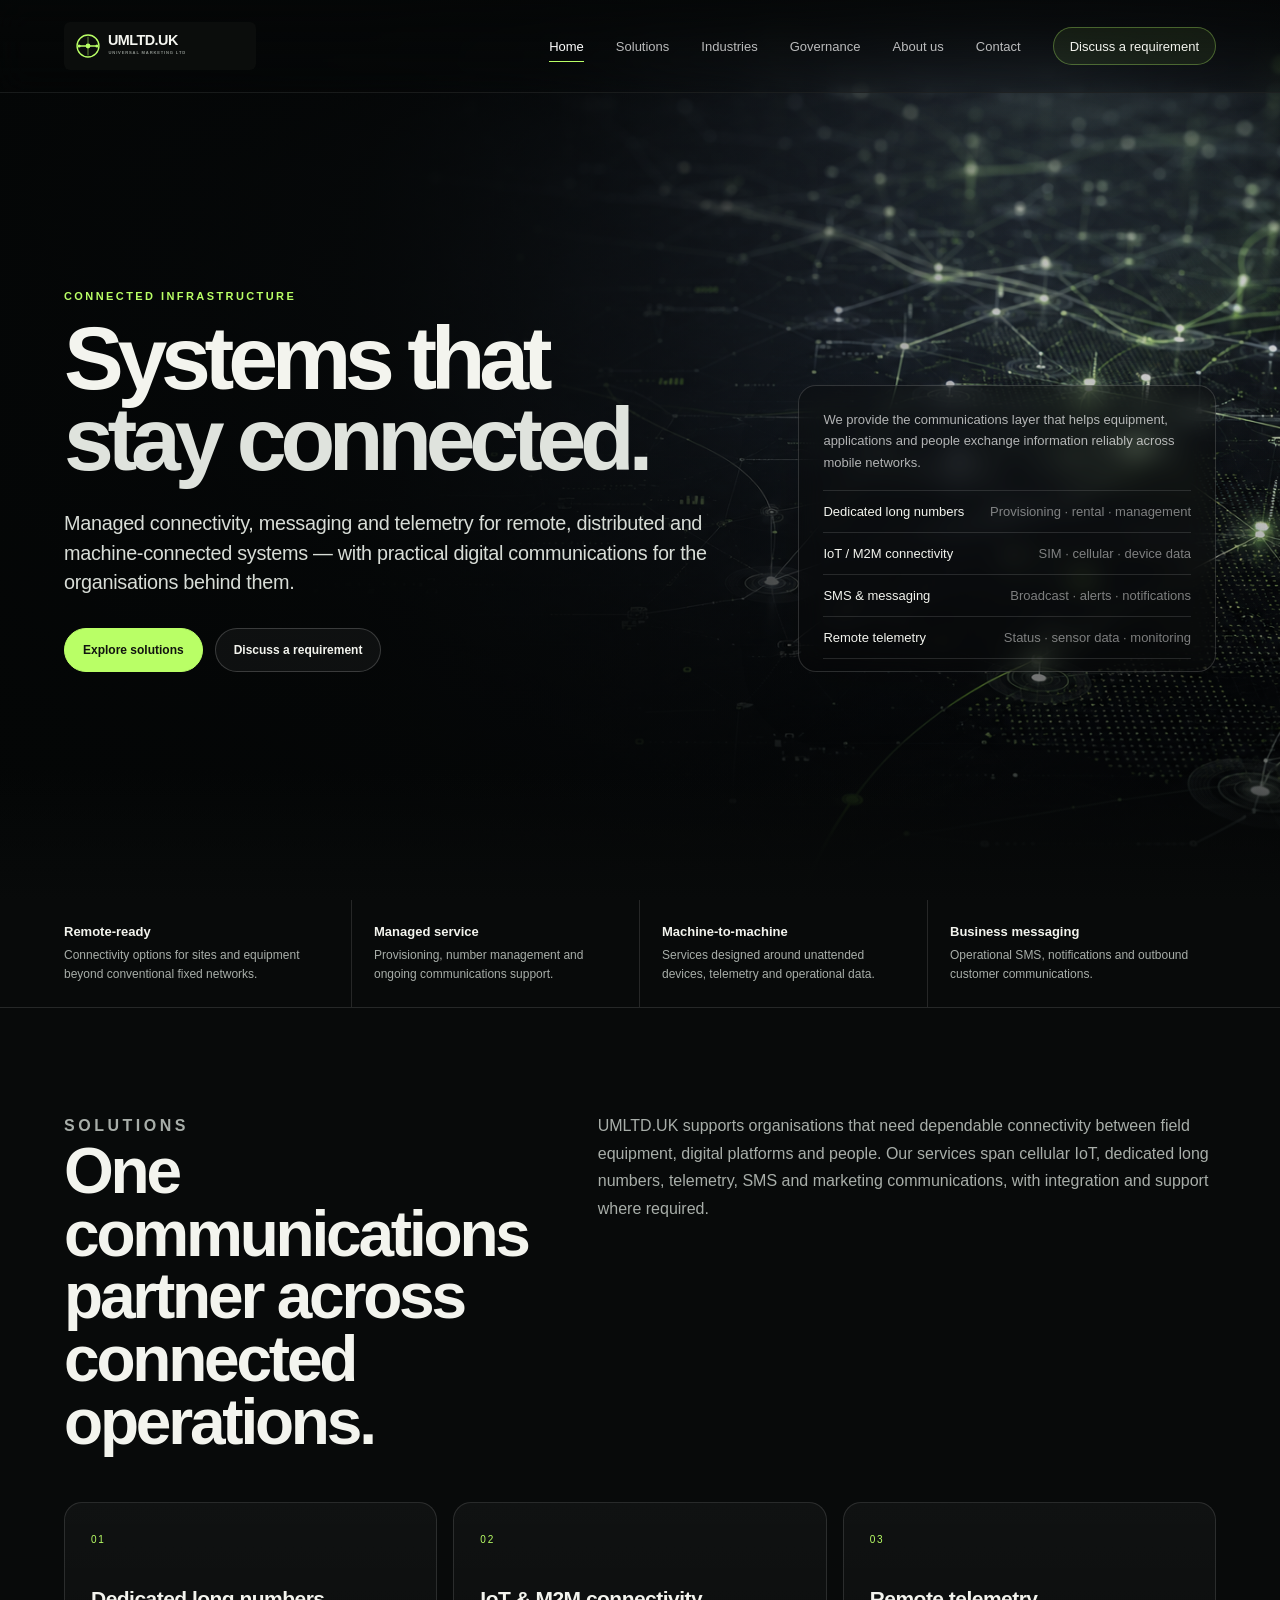
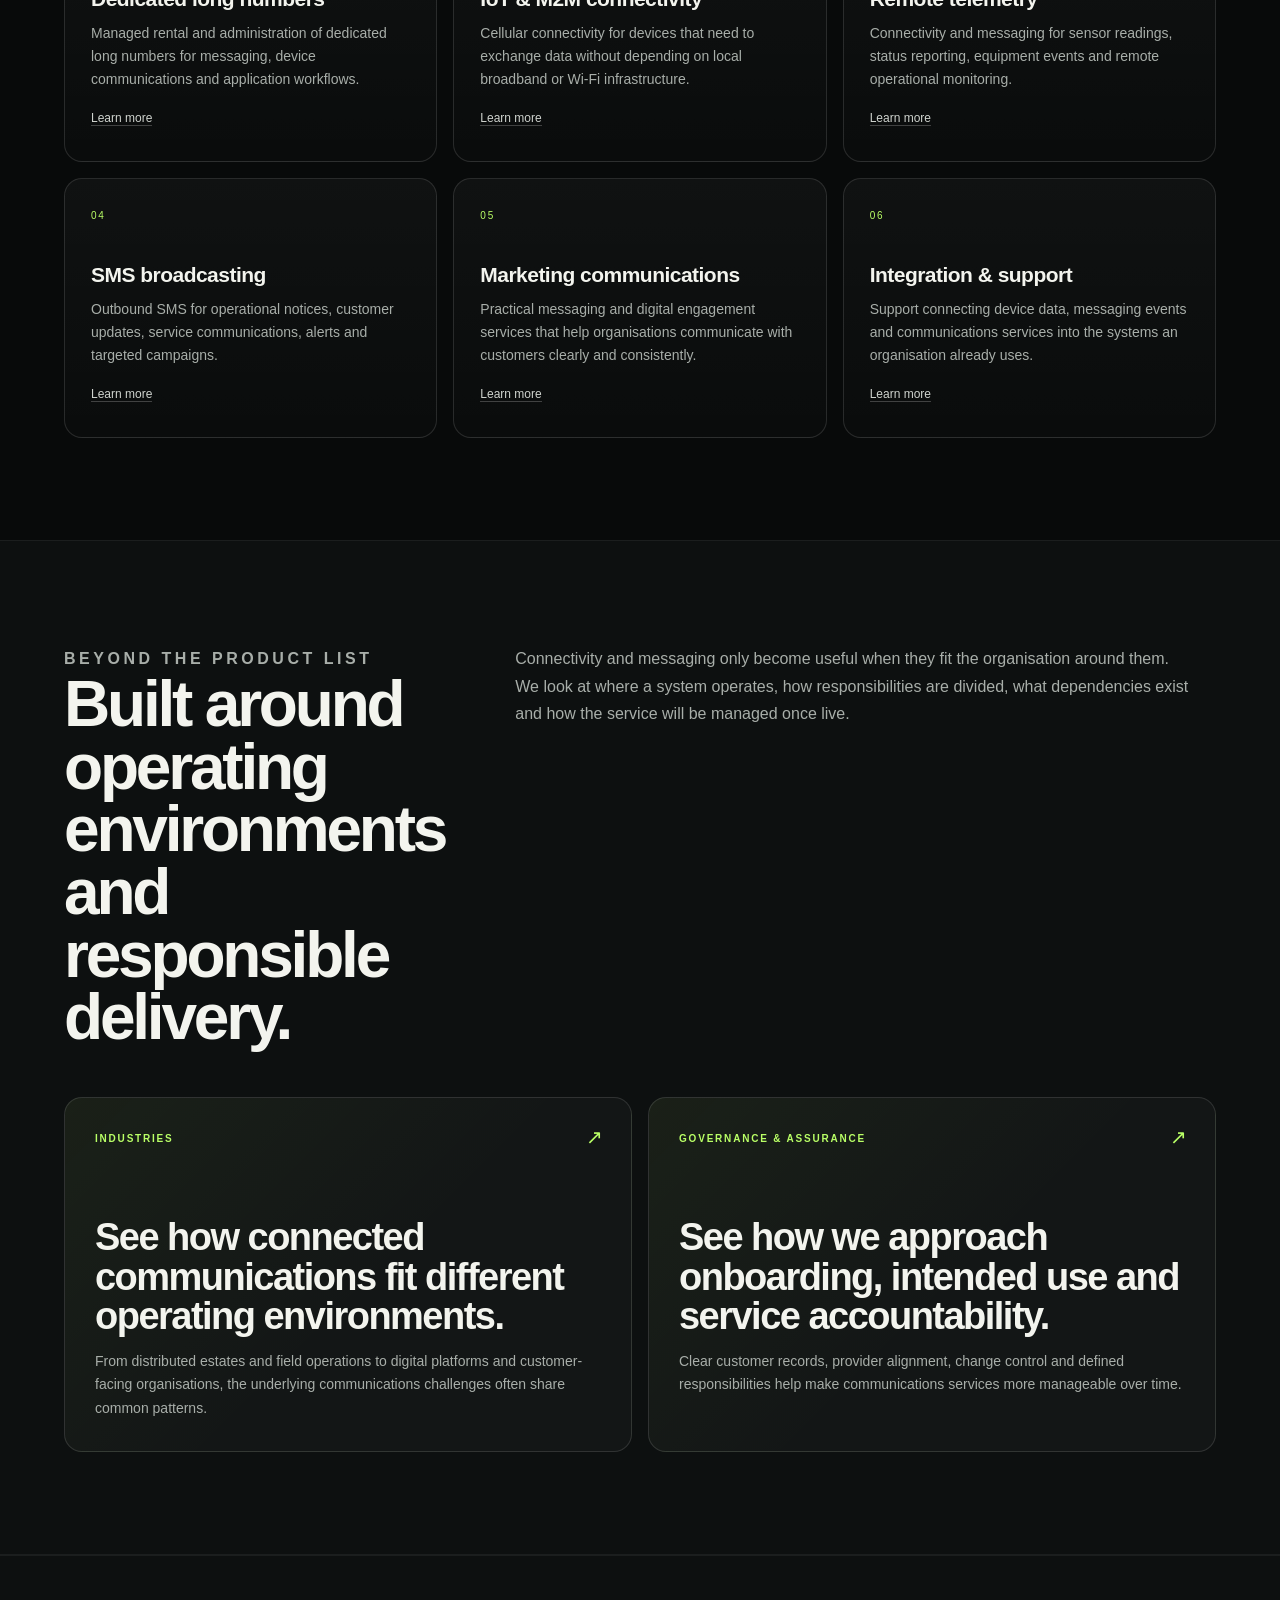
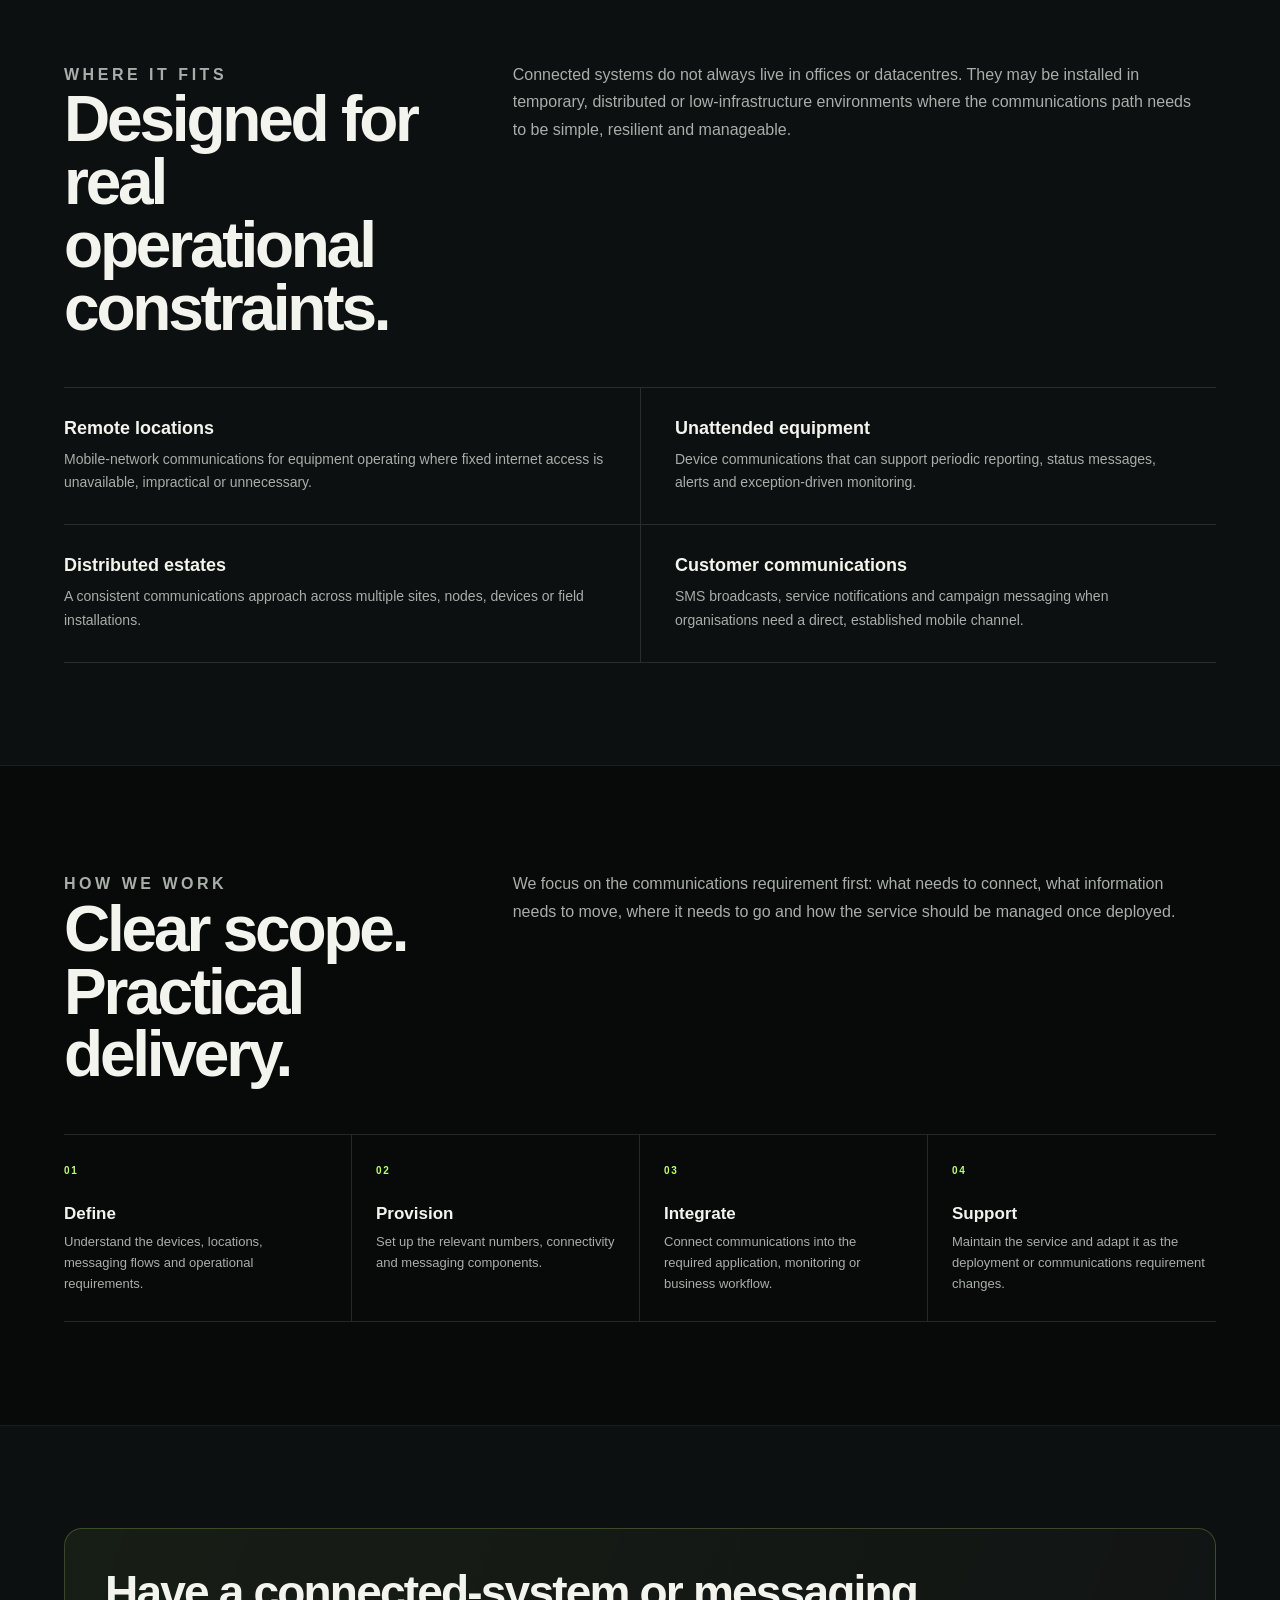
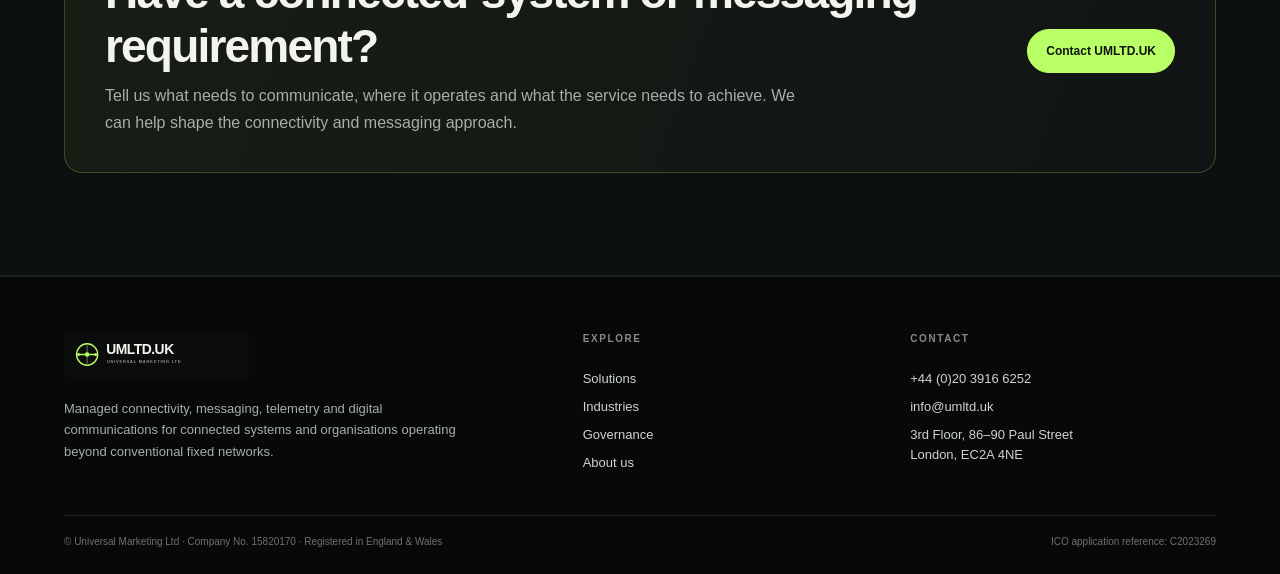
==== commit b760dd4a: "Add files via upload" ====
--- a/index.html
+++ b/index.html
@@ -15,9 +15,11 @@
     <button class="menu-button" type="button" aria-expanded="false" aria-controls="primary-nav">Menu</button>
     <nav class="nav" id="primary-nav" aria-label="Primary navigation">
       <a href="index.html" aria-current="page">Home</a>
-      <a href="solutions.html" >Solutions</a>
-      <a href="about.html" >About us</a>
-      <a href="contact.html" >Contact</a>
+      <a href="solutions.html">Solutions</a>
+      <a href="industries.html">Industries</a>
+      <a href="governance.html">Governance</a>
+      <a href="about.html">About us</a>
+      <a href="contact.html">Contact</a>
       <a class="nav-cta" href="contact.html">Discuss a requirement</a>
     </nav>
   </div>
@@ -78,6 +80,27 @@
   <section class="section alt">
     <div class="container">
       <div class="section-head">
+        <div><p class="eyebrow">Beyond the product list</p><h2>Built around operating environments and responsible delivery.</h2></div>
+        <p>Connectivity and messaging only become useful when they fit the organisation around them. We look at where a system operates, how responsibilities are divided, what dependencies exist and how the service will be managed once live.</p>
+      </div>
+      <div class="feature-links">
+        <a class="feature-link" href="industries.html">
+          <small>Industries</small>
+          <h3>See how connected communications fit different operating environments.</h3>
+          <p>From distributed estates and field operations to digital platforms and customer-facing organisations, the underlying communications challenges often share common patterns.</p>
+        </a>
+        <a class="feature-link" href="governance.html">
+          <small>Governance &amp; assurance</small>
+          <h3>See how we approach onboarding, intended use and service accountability.</h3>
+          <p>Clear customer records, provider alignment, change control and defined responsibilities help make communications services more manageable over time.</p>
+        </a>
+      </div>
+    </div>
+  </section>
+
+  <section class="section alt">
+    <div class="container">
+      <div class="section-head">
         <div><p class="eyebrow">Where it fits</p><h2>Designed for real operational constraints.</h2></div>
         <p>Connected systems do not always live in offices or datacentres. They may be installed in temporary, distributed or low-infrastructure environments where the communications path needs to be simple, resilient and manageable.</p>
       </div>
@@ -121,10 +144,11 @@
       <p>Managed connectivity, messaging, telemetry and digital communications for connected systems and organisations operating beyond conventional fixed networks.</p>
     </div>
     <div class="footer-col">
-      <h4>Navigation</h4>
+      <h4>Explore</h4>
       <a href="solutions.html">Solutions</a>
+      <a href="industries.html">Industries</a>
+      <a href="governance.html">Governance</a>
       <a href="about.html">About us</a>
-      <a href="contact.html">Contact</a>
     </div>
     <div class="footer-col">
       <h4>Contact</h4>
--- a/assets/styles.css
+++ b/assets/styles.css
@@ -376,3 +376,255 @@
   .footer-main { grid-template-columns: 1fr; gap: 34px; }
   .footer-brand { grid-column: auto; }
 }
+
+
+/* Expanded corporate content */
+.feature-links {
+  display: grid;
+  grid-template-columns: repeat(2, 1fr);
+  gap: 16px;
+}
+.feature-link {
+  display: block;
+  position: relative;
+  min-height: 310px;
+  padding: 30px;
+  overflow: hidden;
+  border: 1px solid var(--line);
+  border-radius: var(--radius);
+  background:
+    linear-gradient(135deg, rgba(185,255,102,.055), rgba(255,255,255,.012) 55%),
+    rgba(255,255,255,.015);
+}
+.feature-link::after {
+  content: "↗";
+  position: absolute;
+  right: 28px;
+  top: 27px;
+  color: var(--accent);
+  font-size: 20px;
+}
+.feature-link small {
+  color: var(--accent);
+  font-size: 10px;
+  font-weight: 740;
+  letter-spacing: .18em;
+  text-transform: uppercase;
+}
+.feature-link h3 {
+  max-width: 500px;
+  margin: 72px 0 13px;
+  font-size: clamp(26px, 3vw, 38px);
+  line-height: 1.04;
+  letter-spacing: -.04em;
+}
+.feature-link p {
+  max-width: 580px;
+  margin: 0;
+  color: var(--muted);
+  font-size: 14px;
+  line-height: 1.7;
+}
+.feature-link:hover {
+  border-color: rgba(185,255,102,.26);
+  background:
+    linear-gradient(135deg, rgba(185,255,102,.075), rgba(255,255,255,.018) 55%),
+    rgba(255,255,255,.02);
+}
+
+.industry-grid {
+  display: grid;
+  grid-template-columns: repeat(3, 1fr);
+  gap: 16px;
+}
+.industry-card {
+  min-height: 250px;
+  padding: 25px;
+  border: 1px solid var(--line);
+  border-radius: var(--radius);
+  background: rgba(255,255,255,.018);
+}
+.industry-card .industry-no {
+  color: var(--accent);
+  font-size: 10px;
+  font-weight: 760;
+  letter-spacing: .17em;
+}
+.industry-card h3 {
+  margin: 56px 0 10px;
+  font-size: 20px;
+  letter-spacing: -.025em;
+}
+.industry-card p {
+  margin: 0;
+  color: var(--muted);
+  font-size: 14px;
+  line-height: 1.68;
+}
+
+.challenge-list {
+  border-top: 1px solid var(--line);
+}
+.challenge-row {
+  display: grid;
+  grid-template-columns: .45fr 1.55fr;
+  gap: 54px;
+  padding: 27px 0;
+  border-bottom: 1px solid var(--line);
+}
+.challenge-row h3 {
+  margin: 0;
+  font-size: 17px;
+  letter-spacing: -.015em;
+}
+.challenge-row p {
+  margin: 0;
+  color: var(--muted);
+  font-size: 14px;
+  line-height: 1.7;
+}
+
+.assurance-grid {
+  display: grid;
+  grid-template-columns: repeat(3, 1fr);
+  gap: 16px;
+}
+.assurance-card {
+  min-height: 245px;
+  padding: 25px;
+  border: 1px solid var(--line);
+  border-radius: var(--radius);
+  background: linear-gradient(180deg, rgba(255,255,255,.03), rgba(255,255,255,.01));
+}
+.assurance-card b {
+  color: var(--accent);
+  font-size: 10px;
+  letter-spacing: .16em;
+}
+.assurance-card h3 {
+  margin: 42px 0 10px;
+  font-size: 19px;
+}
+.assurance-card p {
+  margin: 0;
+  color: var(--muted);
+  font-size: 13px;
+  line-height: 1.68;
+}
+
+.lifecycle {
+  display: grid;
+  grid-template-columns: repeat(5, 1fr);
+  border-top: 1px solid var(--line);
+  border-bottom: 1px solid var(--line);
+}
+.lifecycle-step {
+  padding: 25px 20px 27px;
+  border-right: 1px solid var(--line);
+}
+.lifecycle-step:first-child { padding-left: 0; }
+.lifecycle-step:last-child { border-right: 0; padding-right: 0; }
+.lifecycle-step small {
+  color: var(--accent);
+  font-size: 10px;
+  letter-spacing: .16em;
+}
+.lifecycle-step h3 {
+  margin: 25px 0 8px;
+  font-size: 16px;
+}
+.lifecycle-step p {
+  margin: 0;
+  color: var(--muted);
+  font-size: 12.5px;
+  line-height: 1.62;
+}
+
+.principles {
+  display: grid;
+  grid-template-columns: 1fr 1fr;
+  gap: 0;
+  border-top: 1px solid var(--line);
+}
+.principle {
+  padding: 28px 34px 28px 0;
+  border-bottom: 1px solid var(--line);
+}
+.principle:nth-child(even) {
+  padding-left: 34px;
+  border-left: 1px solid var(--line);
+}
+.principle h3 {
+  margin: 0 0 9px;
+  font-size: 18px;
+}
+.principle p {
+  margin: 0;
+  color: var(--muted);
+  font-size: 14px;
+  line-height: 1.68;
+}
+
+.note-panel {
+  padding: 24px 28px;
+  border-left: 2px solid var(--accent);
+  background: rgba(185,255,102,.035);
+}
+.note-panel p {
+  margin: 0;
+  color: var(--soft);
+  font-size: 14px;
+  line-height: 1.7;
+}
+
+@media (max-width: 980px) {
+  .industry-grid,
+  .assurance-grid {
+    grid-template-columns: repeat(2, 1fr);
+  }
+  .lifecycle {
+    grid-template-columns: repeat(2, 1fr);
+  }
+  .lifecycle-step {
+    border-bottom: 1px solid var(--line);
+  }
+  .lifecycle-step:nth-child(even) {
+    border-right: 0;
+  }
+  .lifecycle-step:last-child {
+    grid-column: 1 / -1;
+    border-bottom: 0;
+  }
+}
+
+@media (max-width: 680px) {
+  .feature-links,
+  .industry-grid,
+  .assurance-grid,
+  .principles,
+  .lifecycle {
+    grid-template-columns: 1fr;
+  }
+  .feature-link { min-height: 260px; }
+  .feature-link h3 { margin-top: 52px; }
+  .challenge-row {
+    grid-template-columns: 1fr;
+    gap: 8px;
+  }
+  .principle,
+  .principle:nth-child(even) {
+    padding: 24px 0;
+    border-left: 0;
+  }
+  .lifecycle-step,
+  .lifecycle-step:first-child,
+  .lifecycle-step:last-child {
+    padding: 22px 0;
+    border-right: 0;
+    border-bottom: 1px solid var(--line);
+  }
+  .lifecycle-step:last-child {
+    grid-column: auto;
+    border-bottom: 0;
+  }
+}
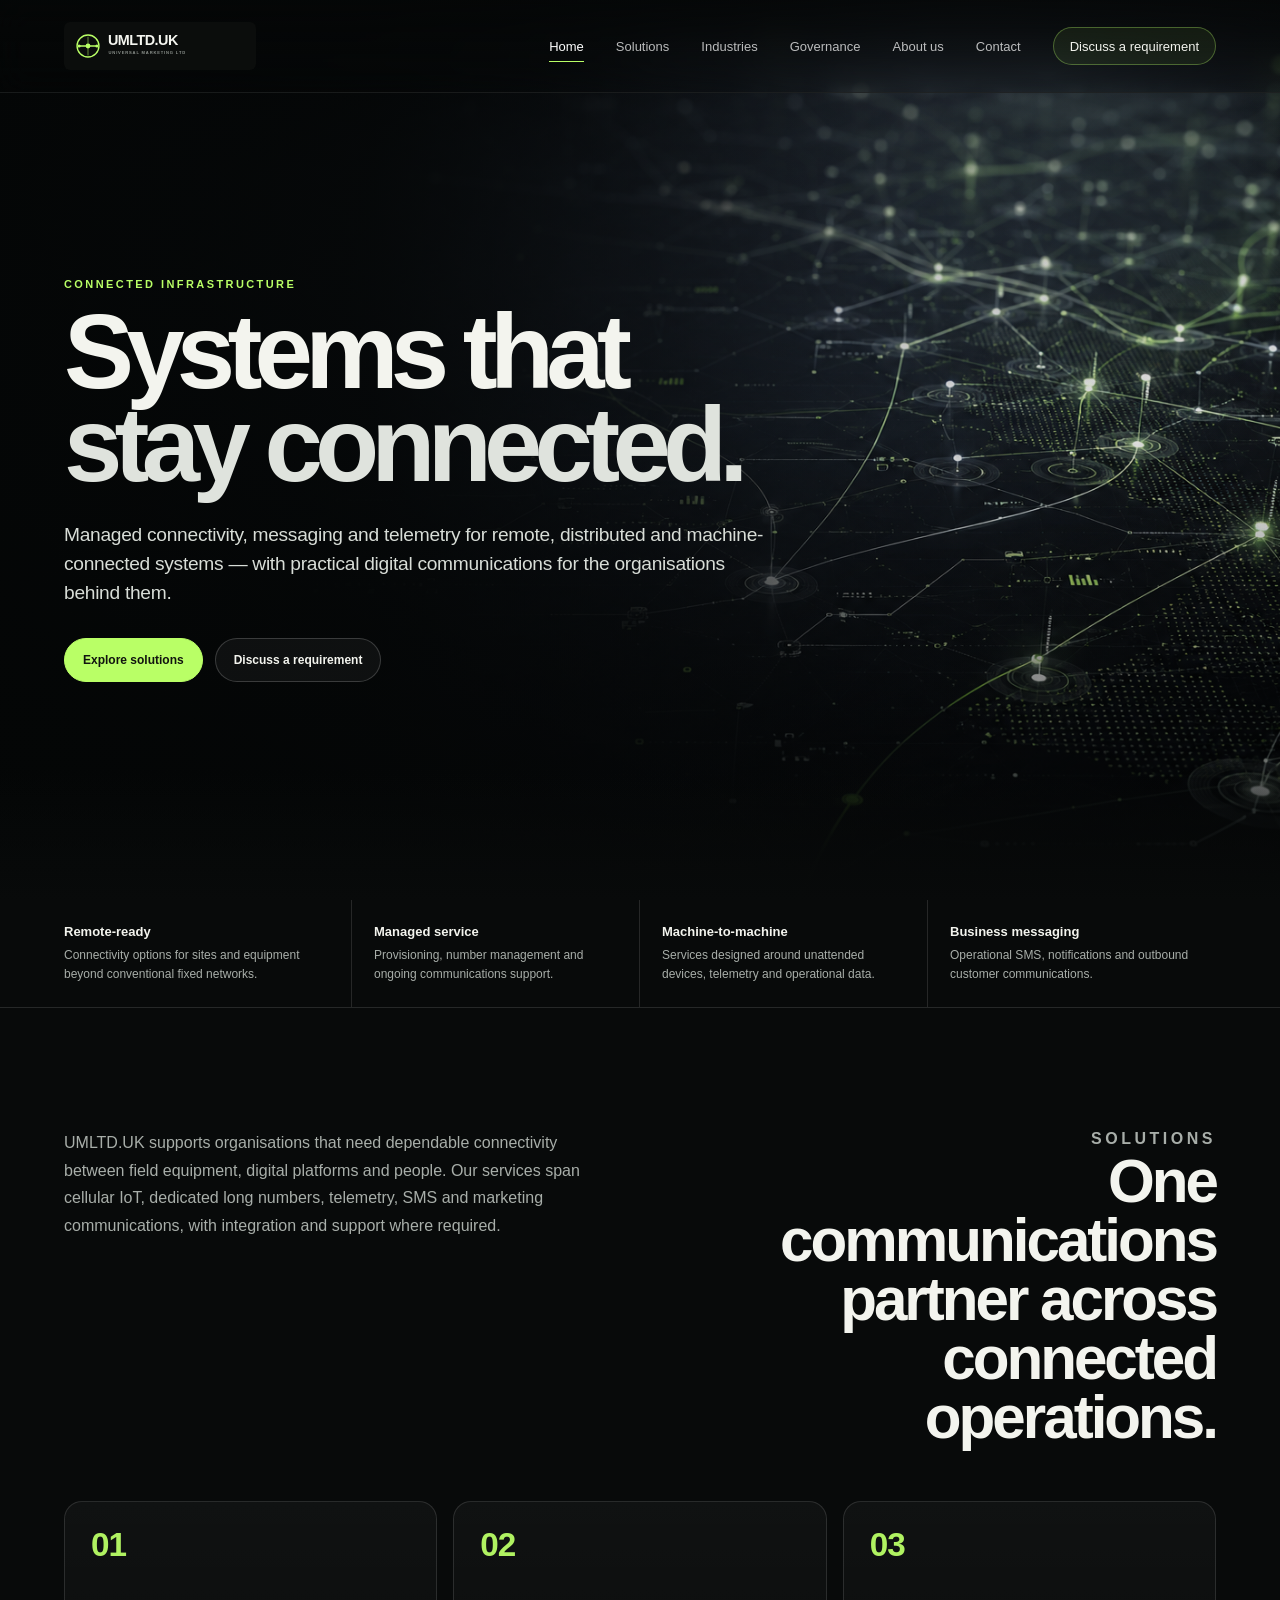
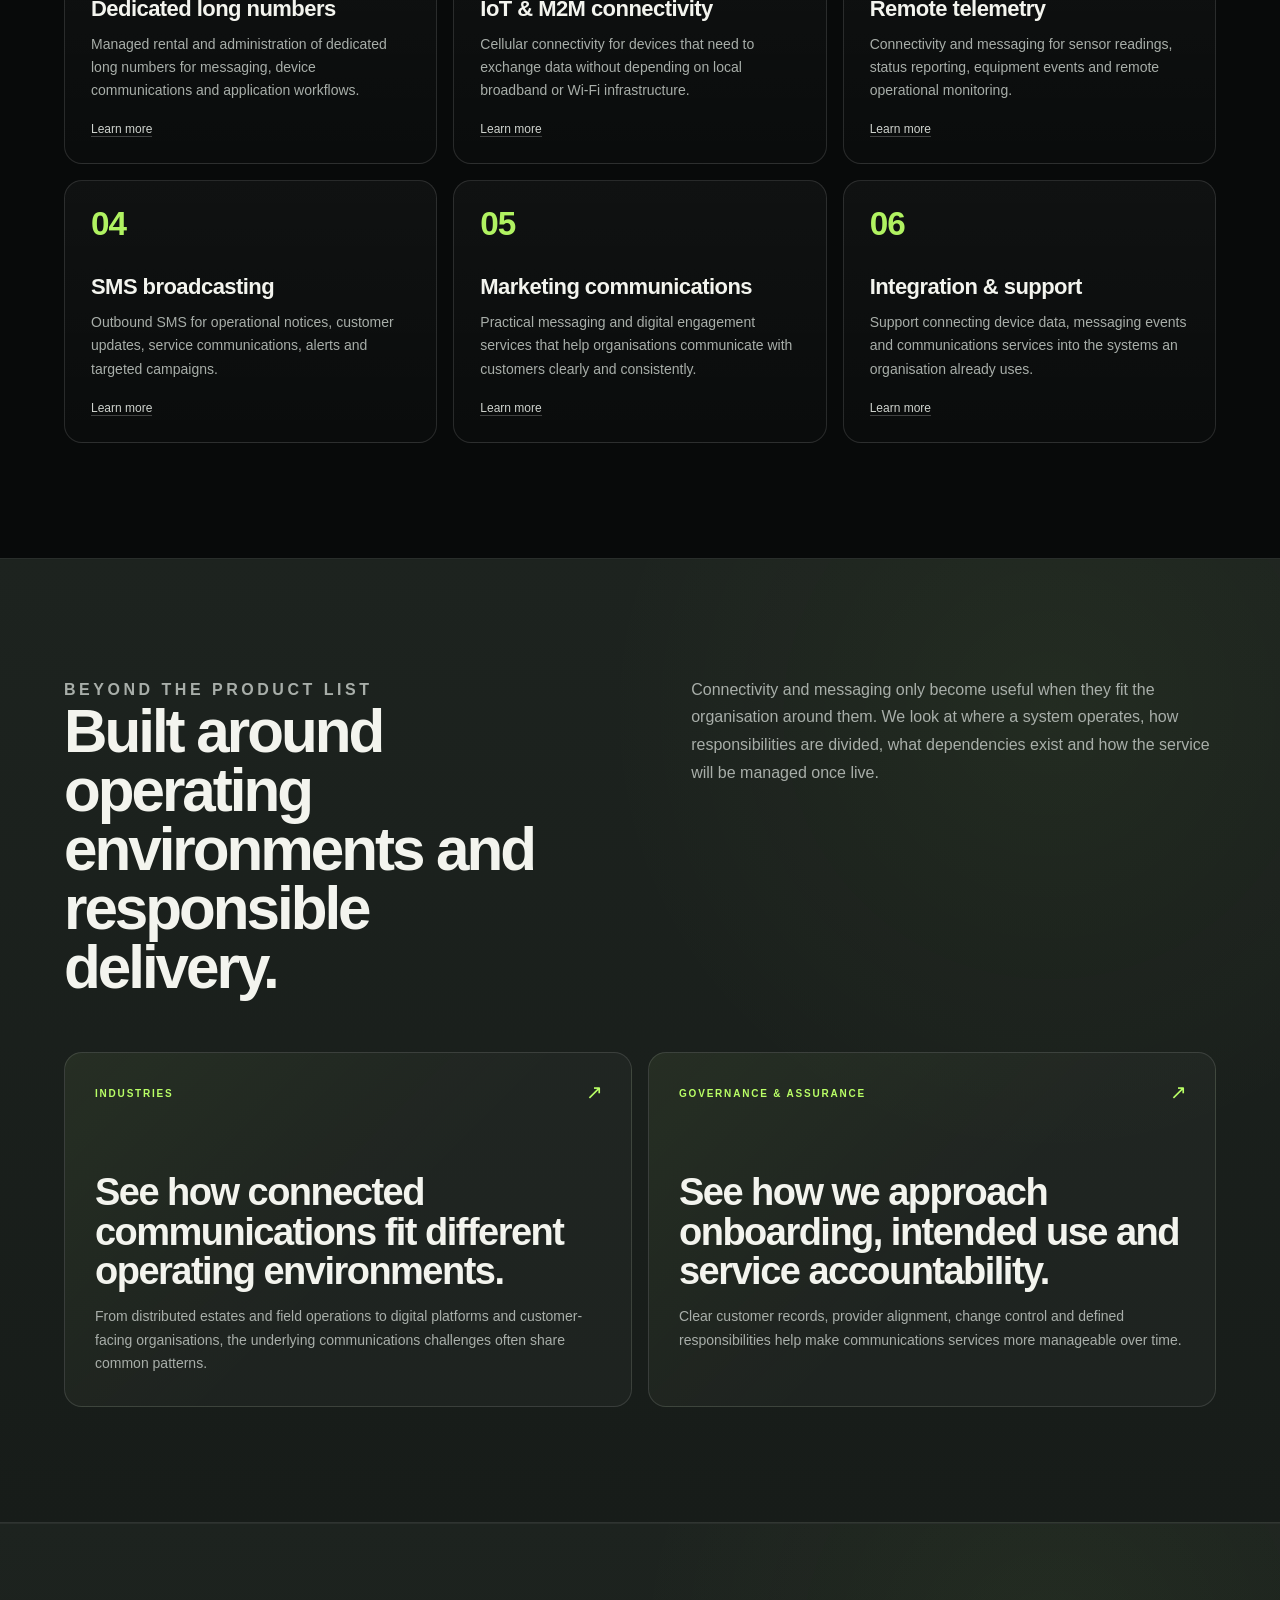
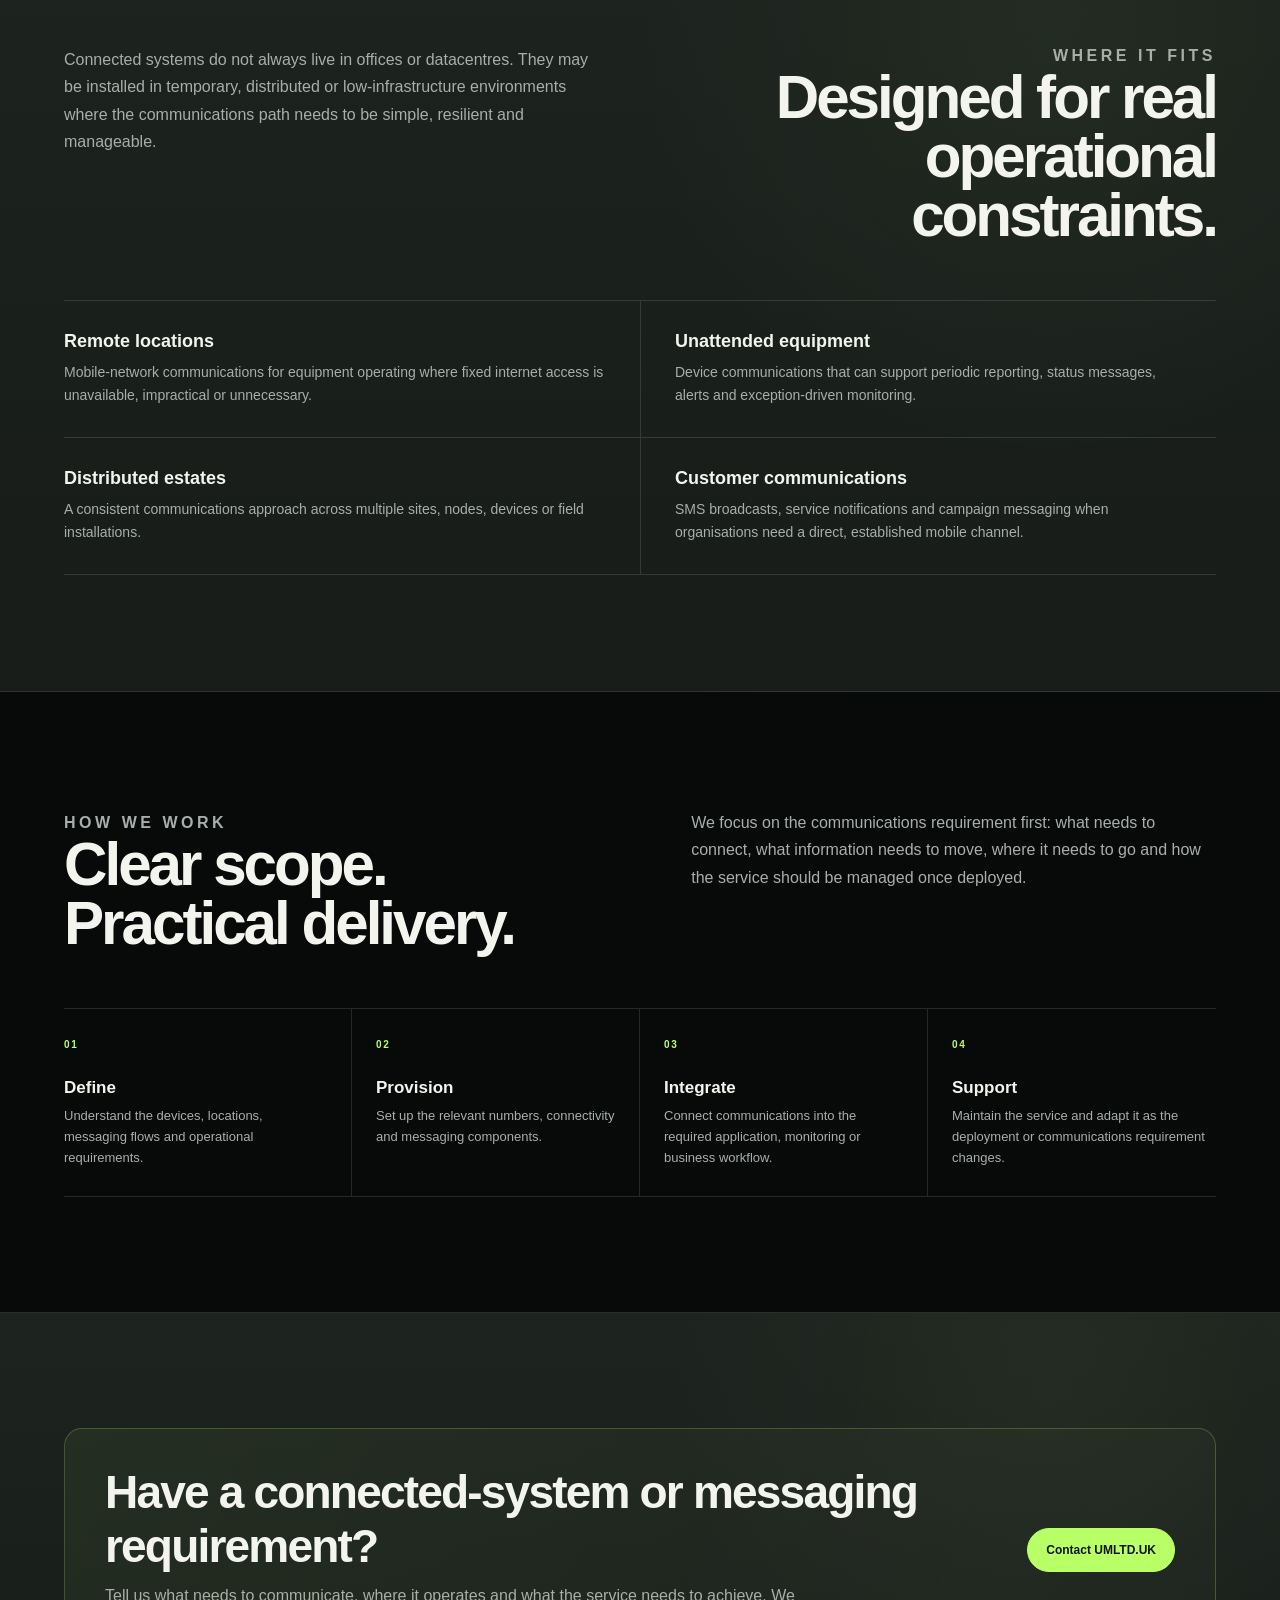
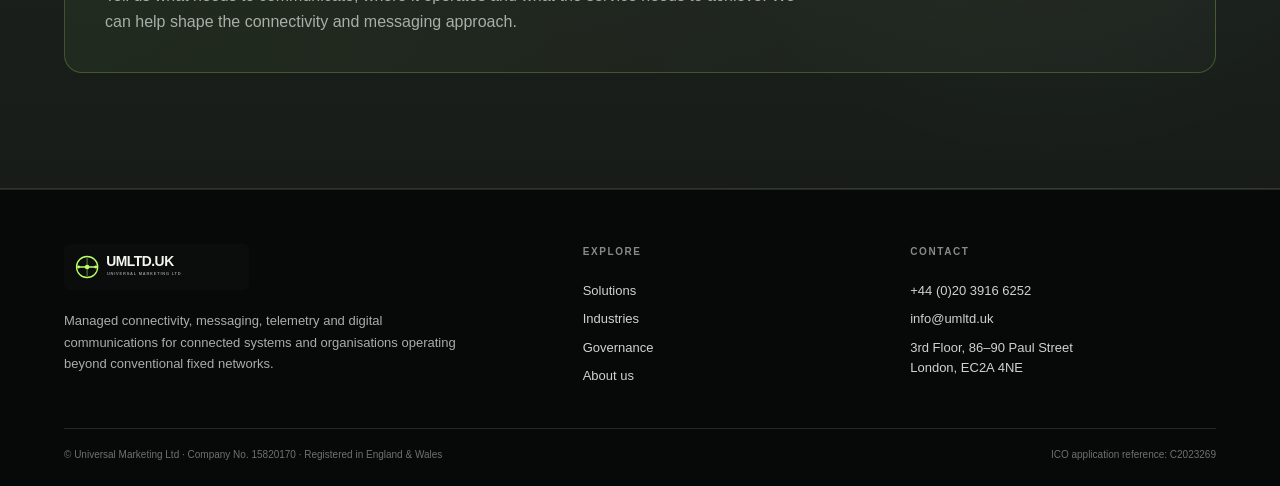
==== commit 32dc4cea: "Add files via upload" ====
--- a/index.html
+++ b/index.html
@@ -38,15 +38,6 @@
             <a class="button" href="contact.html">Discuss a requirement</a>
           </div>
         </div>
-        <aside class="hero-panel" aria-label="Core services">
-          <p>We provide the communications layer that helps equipment, applications and people exchange information reliably across mobile networks.</p>
-          <div class="mini-list">
-            <div class="mini-row"><span>Dedicated long numbers</span><span>Provisioning · rental · management</span></div>
-            <div class="mini-row"><span>IoT / M2M connectivity</span><span>SIM · cellular · device data</span></div>
-            <div class="mini-row"><span>SMS &amp; messaging</span><span>Broadcast · alerts · notifications</span></div>
-            <div class="mini-row"><span>Remote telemetry</span><span>Status · sensor data · monitoring</span></div>
-          </div>
-        </aside>
       </div>
     </div>
   </section>
@@ -62,7 +53,7 @@
 
   <section class="section">
     <div class="container">
-      <div class="section-head">
+      <div class="section-head section-head--right">
         <div><p class="eyebrow">Solutions</p><h2>One communications partner across connected operations.</h2></div>
         <p>UMLTD.UK supports organisations that need dependable connectivity between field equipment, digital platforms and people. Our services span cellular IoT, dedicated long numbers, telemetry, SMS and marketing communications, with integration and support where required.</p>
       </div>
@@ -79,7 +70,7 @@
 
   <section class="section alt">
     <div class="container">
-      <div class="section-head">
+      <div class="section-head section-head--left">
         <div><p class="eyebrow">Beyond the product list</p><h2>Built around operating environments and responsible delivery.</h2></div>
         <p>Connectivity and messaging only become useful when they fit the organisation around them. We look at where a system operates, how responsibilities are divided, what dependencies exist and how the service will be managed once live.</p>
       </div>
@@ -100,7 +91,7 @@
 
   <section class="section alt">
     <div class="container">
-      <div class="section-head">
+      <div class="section-head section-head--right">
         <div><p class="eyebrow">Where it fits</p><h2>Designed for real operational constraints.</h2></div>
         <p>Connected systems do not always live in offices or datacentres. They may be installed in temporary, distributed or low-infrastructure environments where the communications path needs to be simple, resilient and manageable.</p>
       </div>
@@ -115,7 +106,7 @@
 
   <section class="section">
     <div class="container">
-      <div class="section-head">
+      <div class="section-head section-head--left">
         <div><p class="eyebrow">How we work</p><h2>Clear scope. Practical delivery.</h2></div>
         <p>We focus on the communications requirement first: what needs to connect, what information needs to move, where it needs to go and how the service should be managed once deployed.</p>
       </div>
--- a/assets/styles.css
+++ b/assets/styles.css
@@ -1,7 +1,19 @@
-/* UMLTD.UK shared stylesheet */
+/*
+ * UMLTD.UK — LOCKED DESIGN SYSTEM
+ * Version: DESIGN-LOCK-1.0 — 15 September 2026
+ *
+ * This stylesheet is the visual source of truth for the UMLTD.UK site.
+ * Do not restyle, replace, append competing overrides, alter the hero composition,
+ * card geometry, typography scale, alternating section-header layout, background
+ * treatment or colour system unless the site owner explicitly asks to UNLOCK DESIGN.
+ * Content-only edits must preserve this file unchanged.
+ */
+
 :root {
   --bg: #080a0a;
-  --bg-soft: #0d1010;
+  --bg-soft: #171c19;
+  --bg-soft-2: #1d231f;
+  --bg-mid: #101411;
   --panel: rgba(12, 15, 14, .72);
   --panel-solid: #111413;
   --text: #f3f4ee;
@@ -116,7 +128,7 @@
   align-items: center;
   overflow: hidden;
   background:
-    linear-gradient(90deg, rgba(4,6,6,.94) 0%, rgba(4,6,6,.84) 29%, rgba(4,6,6,.50) 50%, rgba(4,6,6,.12) 78%, rgba(4,6,6,.06) 100%),
+    linear-gradient(90deg, rgba(4,6,6,.94) 0%, rgba(4,6,6,.84) 29%, rgba(4,6,6,.48) 48%, rgba(4,6,6,.08) 72%, rgba(4,6,6,.025) 100%),
     linear-gradient(180deg, rgba(4,6,6,.28) 0%, rgba(4,6,6,.08) 48%, rgba(4,6,6,.72) 100%),
     url("background.png") center center / cover no-repeat;
 }
@@ -131,30 +143,31 @@
 .hero-home .container {
   position: relative;
   z-index: 2;
-  padding-top: 150px;
-  padding-bottom: 88px;
+  padding-top: 154px;
+  padding-bottom: 94px;
 }
 .hero-grid {
-  display: grid;
-  grid-template-columns: minmax(0, 1.05fr) minmax(340px, .68fr);
-  gap: clamp(50px, 7vw, 110px);
-  align-items: end;
-}
-.hero-copy { max-width: 720px; }
+  display: block;
+  width: 100%;
+}
+.hero-copy {
+  width: min(880px, 68vw);
+  max-width: none;
+}
 .hero-copy h1 {
   margin: 0;
-  max-width: 720px;
-  font-size: clamp(60px, 7vw, 108px);
-  line-height: .91;
-  letter-spacing: -.07em;
-  font-weight: 780;
+  max-width: 880px;
+  font-size: clamp(76px, 8.2vw, 126px);
+  line-height: .88;
+  letter-spacing: -.074em;
+  font-weight: 790;
 }
 .hero-copy h1 span { display: block; color: #dfe3dd; font-weight: 590; }
 .hero-copy .lead {
-  max-width: 660px;
-  margin: 28px 0 0;
+  max-width: 720px;
+  margin: 30px 0 0;
   color: #d8ddd7;
-  font-size: clamp(18px, 1.55vw, 22px);
+  font-size: clamp(18px, 1.5vw, 22px);
   line-height: 1.5;
   letter-spacing: -.015em;
 }
@@ -178,20 +191,6 @@
 .button.primary { background: var(--accent); color: #11140f; border-color: var(--accent); }
 .button.primary:hover { background: #c5ff7c; }
 
-.hero-panel {
-  width: 100%;
-  padding: 23px 24px 12px;
-  border: 1px solid rgba(255,255,255,.15);
-  border-radius: var(--radius);
-  background: rgba(6,8,8,.34);
-  backdrop-filter: blur(12px);
-  -webkit-backdrop-filter: blur(12px);
-  box-shadow: 0 20px 60px rgba(0,0,0,.18);
-}
-.hero-panel p { margin: 0 0 17px; color: rgba(255,255,255,.68); font-size: 13px; line-height: 1.65; }
-.mini-list { border-top: 1px solid var(--line); }
-.mini-row { display: grid; grid-template-columns: 1fr auto; gap: 20px; padding: 13px 0; border-bottom: 1px solid var(--line); font-size: 13px; }
-.mini-row span:last-child { color: rgba(255,255,255,.47); text-align: right; }
 
 .trust-strip { background: var(--bg); border-bottom: 1px solid var(--line); }
 .trust-grid { display: grid; grid-template-columns: repeat(4, 1fr); }
@@ -201,14 +200,57 @@
 .trust-item strong { display: block; font-size: 13px; margin-bottom: 6px; }
 .trust-item span { color: var(--muted); font-size: 12px; line-height: 1.5; }
 
-.section { padding: clamp(72px, 8vw, 112px) 0; }
-.section.alt { background: var(--bg-soft); border-top: 1px solid rgba(255,255,255,.06); border-bottom: 1px solid rgba(255,255,255,.06); }
-.section-head { display: grid; grid-template-columns: .7fr 1.3fr; gap: 70px; align-items: start; margin-bottom: 48px; }
-.section-head h2, .page-intro h1 {
-  margin: 0;
-  font-size: clamp(40px, 5vw, 68px);
+.section { padding: clamp(86px, 9vw, 132px) 0; }
+/* Interior pages step out of the hero into a lifted surface instead of another black block. */
+.page-hero + .section:not(.alt) {
+  background:
+    radial-gradient(circle at 12% 0%, rgba(255,255,255,.025), transparent 30%),
+    linear-gradient(180deg, #121713, var(--bg-mid));
+  border-top: 1px solid rgba(255,255,255,.07);
+}
+.section.alt {
+  position: relative;
+  background:
+    radial-gradient(circle at 82% 16%, rgba(185,255,102,.045), transparent 34%),
+    linear-gradient(180deg, var(--bg-soft-2), var(--bg-soft));
+  border-top: 1px solid rgba(255,255,255,.08);
+  border-bottom: 1px solid rgba(255,255,255,.08);
+}
+.section-head {
+  display: grid;
+  grid-template-columns: minmax(0, 1fr) minmax(0, 1fr);
+  column-gap: clamp(54px, 8vw, 120px);
+  align-items: start;
+  margin-bottom: 54px;
+}
+.section-head > div:first-child { max-width: 650px; }
+.section-head > p { max-width: 650px; }
+.section-head--left > div:first-child { grid-column: 1; grid-row: 1; }
+.section-head--left > p { grid-column: 2; grid-row: 1; }
+.section-head--right > div:first-child {
+  grid-column: 2;
+  grid-row: 1;
+  justify-self: end;
+  text-align: right;
+}
+.section-head--right > p {
+  grid-column: 1;
+  grid-row: 1;
+  justify-self: start;
+  padding-top: 4px;
+}
+.section-head h2 {
+  margin: 0;
+  font-size: clamp(40px, 4.7vw, 66px);
   line-height: .98;
   letter-spacing: -.05em;
+}
+.page-intro h1 {
+  margin: 0;
+  max-width: 980px;
+  font-size: clamp(58px, 6.4vw, 94px);
+  line-height: .94;
+  letter-spacing: -.058em;
 }
 .section-head p { margin: 2px 0 0; max-width: 680px; color: var(--muted); font-size: 16px; line-height: 1.72; }
 
@@ -220,8 +262,17 @@
   border-radius: var(--radius);
   background: linear-gradient(180deg, rgba(255,255,255,.035), rgba(255,255,255,.012));
 }
-.card-index { color: var(--accent); font-size: 10px; letter-spacing: .18em; text-transform: uppercase; }
-.card h3 { margin: 40px 0 11px; font-size: 21px; letter-spacing: -.025em; }
+.card-index {
+  display: block;
+  color: var(--accent);
+  font-size: clamp(26px, 2.6vw, 38px);
+  line-height: 1;
+  font-weight: 650;
+  letter-spacing: -.03em;
+  text-transform: none;
+  opacity: .95;
+}
+.card h3 { margin: 34px 0 11px; font-size: 22px; letter-spacing: -.025em; }
 .card p { margin: 0; color: var(--muted); font-size: 14px; line-height: 1.65; }
 .card a { display: inline-block; margin-top: 20px; color: var(--soft); font-size: 12px; border-bottom: 1px solid rgba(255,255,255,.22); }
 
@@ -254,7 +305,7 @@
 
 .page-hero {
   position: relative;
-  min-height: 520px;
+  min-height: 600px;
   display: flex;
   align-items: end;
   overflow: hidden;
@@ -264,9 +315,9 @@
     url("background.png") center 42% / cover no-repeat;
 }
 .page-hero::after { content: ""; position: absolute; inset: auto 0 0 0; height: 100px; background: linear-gradient(to bottom, transparent, var(--bg)); }
-.page-hero .container { position: relative; z-index: 2; padding-top: 92px; padding-bottom: 76px; }
-.page-intro { max-width: 820px; }
-.page-intro p { margin: 22px 0 0; max-width: 720px; color: #d5dad4; font-size: 18px; line-height: 1.6; }
+.page-hero .container { position: relative; z-index: 2; padding-top: 118px; padding-bottom: 86px; }
+.page-intro { max-width: 1020px; }
+.page-intro p { margin: 25px 0 0; max-width: 760px; color: #d5dad4; font-size: clamp(17px, 1.4vw, 20px); line-height: 1.62; }
 
 .detail-list { border-top: 1px solid var(--line); }
 .detail-row { display: grid; grid-template-columns: .55fr 1.45fr; gap: 60px; padding: 42px 0; border-bottom: 1px solid var(--line); }
@@ -333,10 +384,18 @@
   .nav a { padding: 12px 10px; }
   .nav a[aria-current="page"]::after { display: none; }
   .menu-button { display: inline-flex; }
-  .hero-grid, .section-head, .about-grid, .contact-layout { grid-template-columns: 1fr; }
-  .hero-grid { align-items: start; }
-  .hero-panel { max-width: 650px; }
-  .section-head { gap: 20px; }
+  .section-head, .about-grid, .contact-layout { grid-template-columns: 1fr; }
+  .section-head { row-gap: 20px; }
+  .section-head--left > div:first-child,
+  .section-head--left > p,
+  .section-head--right > div:first-child,
+  .section-head--right > p {
+    grid-column: 1;
+    grid-row: auto;
+    justify-self: start;
+    text-align: left;
+    padding-top: 0;
+  }
   .solution-grid { grid-template-columns: repeat(2, 1fr); }
   .process { grid-template-columns: repeat(2, 1fr); }
   .process-step:nth-child(2) { border-right: 0; }
@@ -354,10 +413,9 @@
   .brand img { width: 168px; }
   .hero-home { background-position: 62% center; }
   .hero-home .container { padding-top: 126px; padding-bottom: 66px; }
-  .hero-copy h1 { font-size: clamp(50px, 15vw, 72px); }
+  .hero-copy { width: 100%; }
+  .hero-copy h1 { font-size: clamp(58px, 16vw, 82px); line-height: .9; }
   .hero-copy .lead { font-size: 17px; }
-  .mini-row { grid-template-columns: 1fr; gap: 4px; }
-  .mini-row span:last-child { text-align: left; }
   .trust-grid, .solution-grid, .usecase-grid, .process { grid-template-columns: 1fr; }
   .trust-item { padding: 18px 0; border-right: 0; border-bottom: 1px solid var(--line); }
   .trust-item:last-child { border-bottom: 0; }
@@ -367,8 +425,8 @@
   .process-step, .process-step:first-child, .process-step:nth-child(3), .process-step:last-child { padding: 22px 0; border-right: 0; border-bottom: 1px solid var(--line); }
   .process-step:last-child { border-bottom: 0; }
   .cta-panel { grid-template-columns: 1fr; padding: 28px 24px; }
-  .page-hero { min-height: 460px; }
-  .page-hero .container { padding-top: 76px; padding-bottom: 58px; }
+  .page-hero { min-height: 520px; }
+  .page-hero .container { padding-top: 92px; padding-bottom: 66px; }
   .page-intro p { font-size: 16px; }
   .detail-copy ul { grid-template-columns: 1fr; }
   .fact { grid-template-columns: 1fr; gap: 4px; }
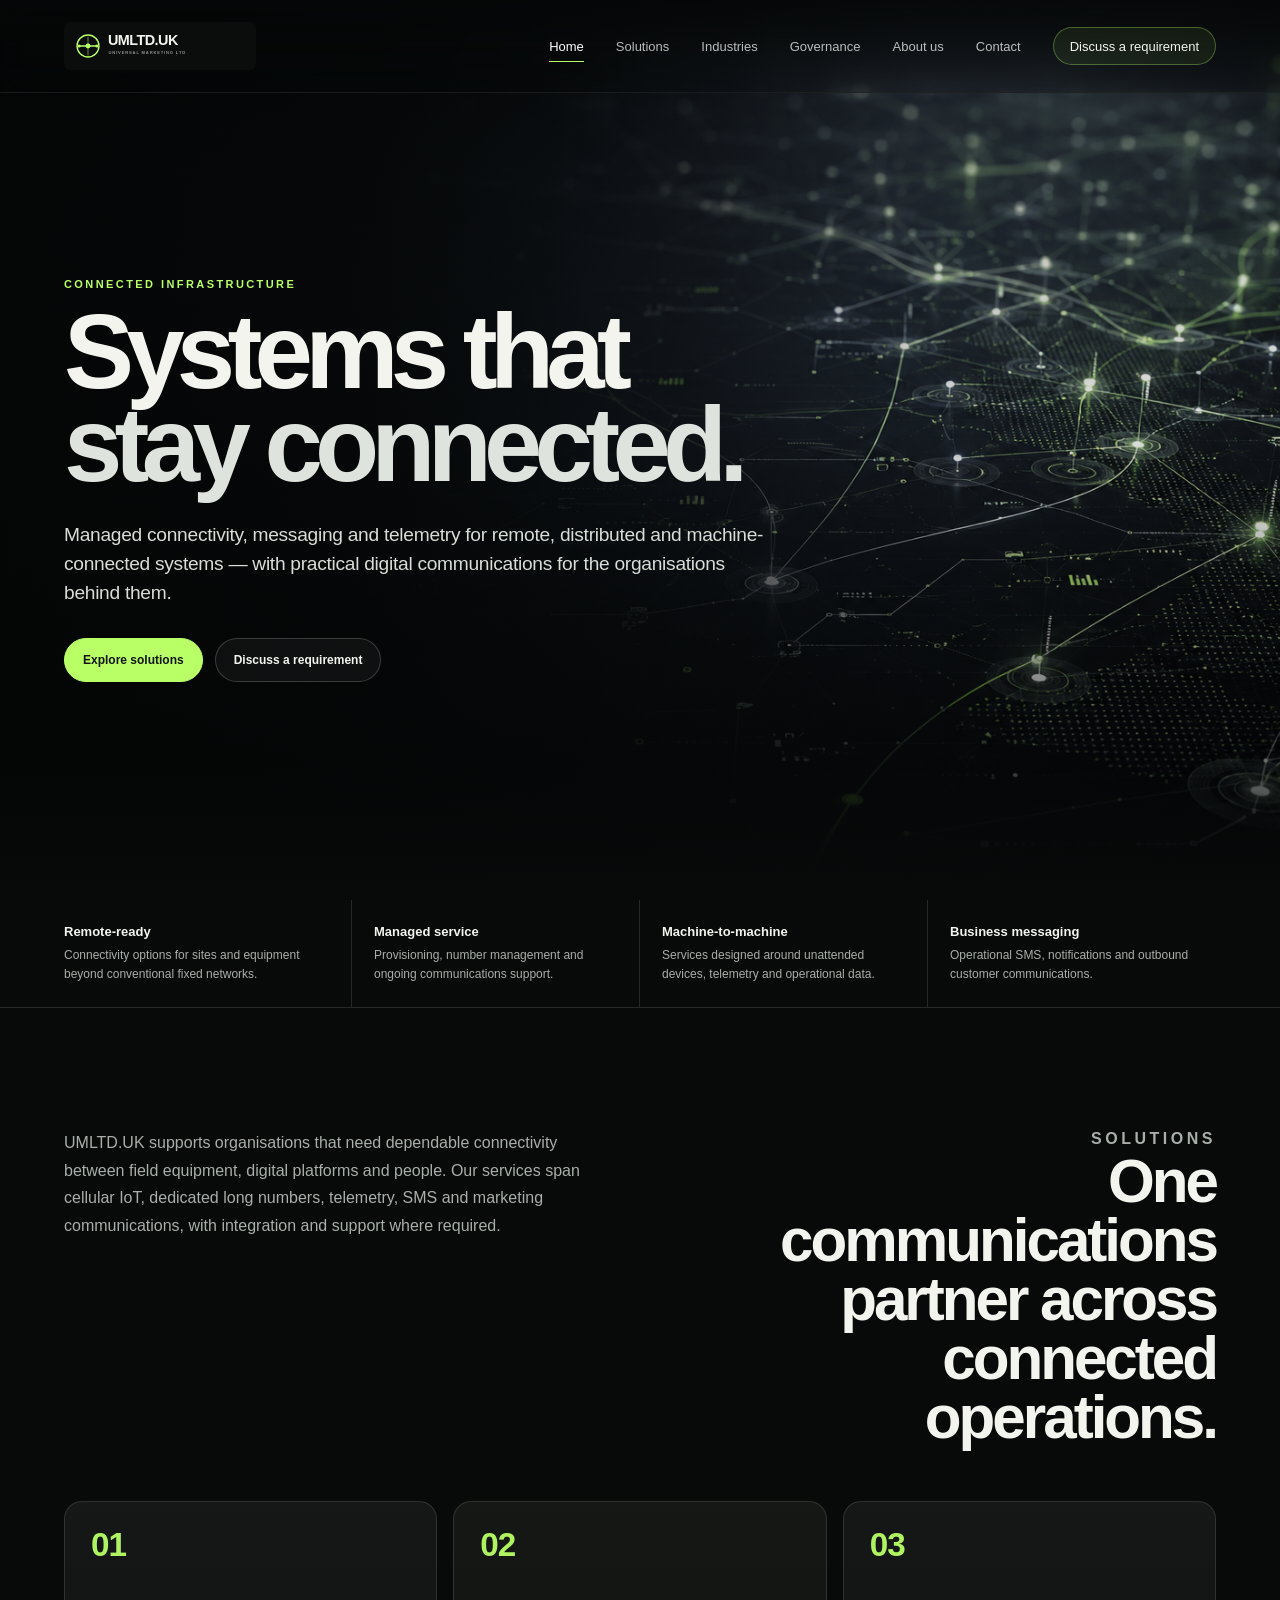
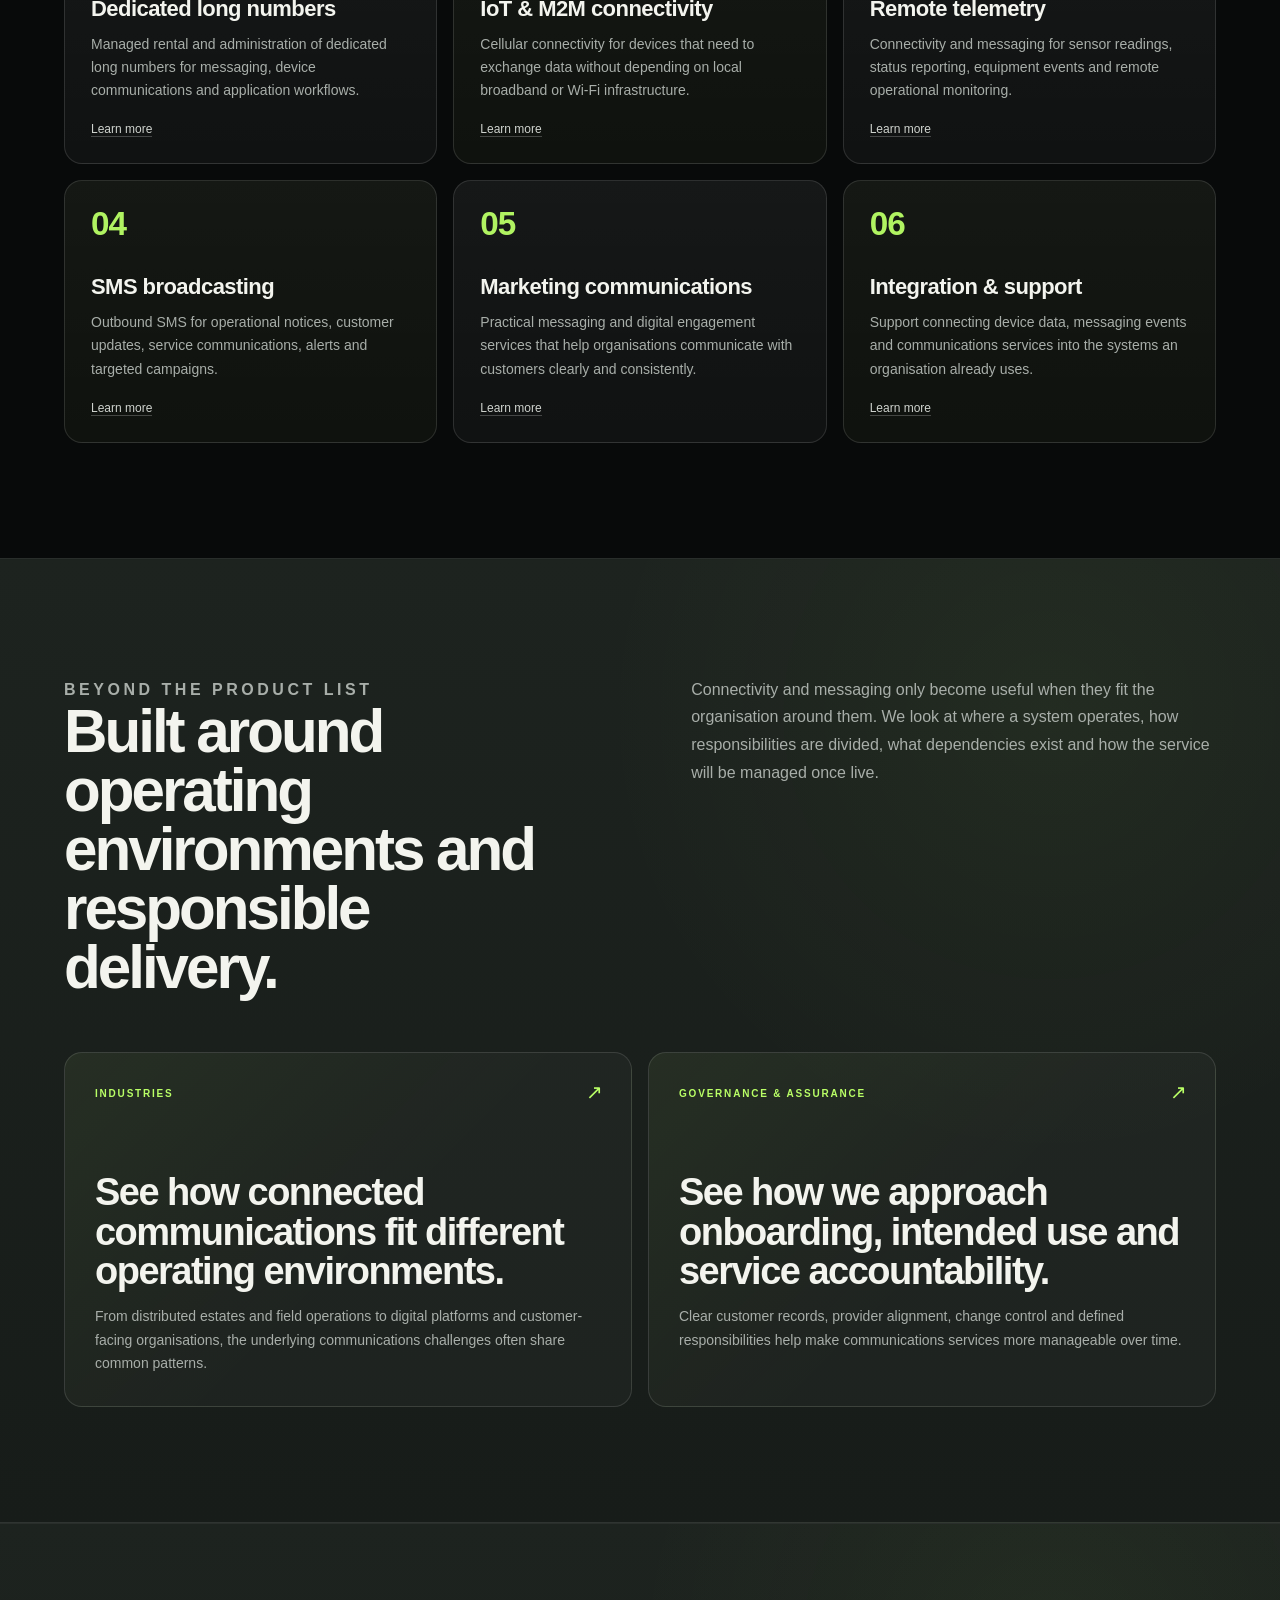
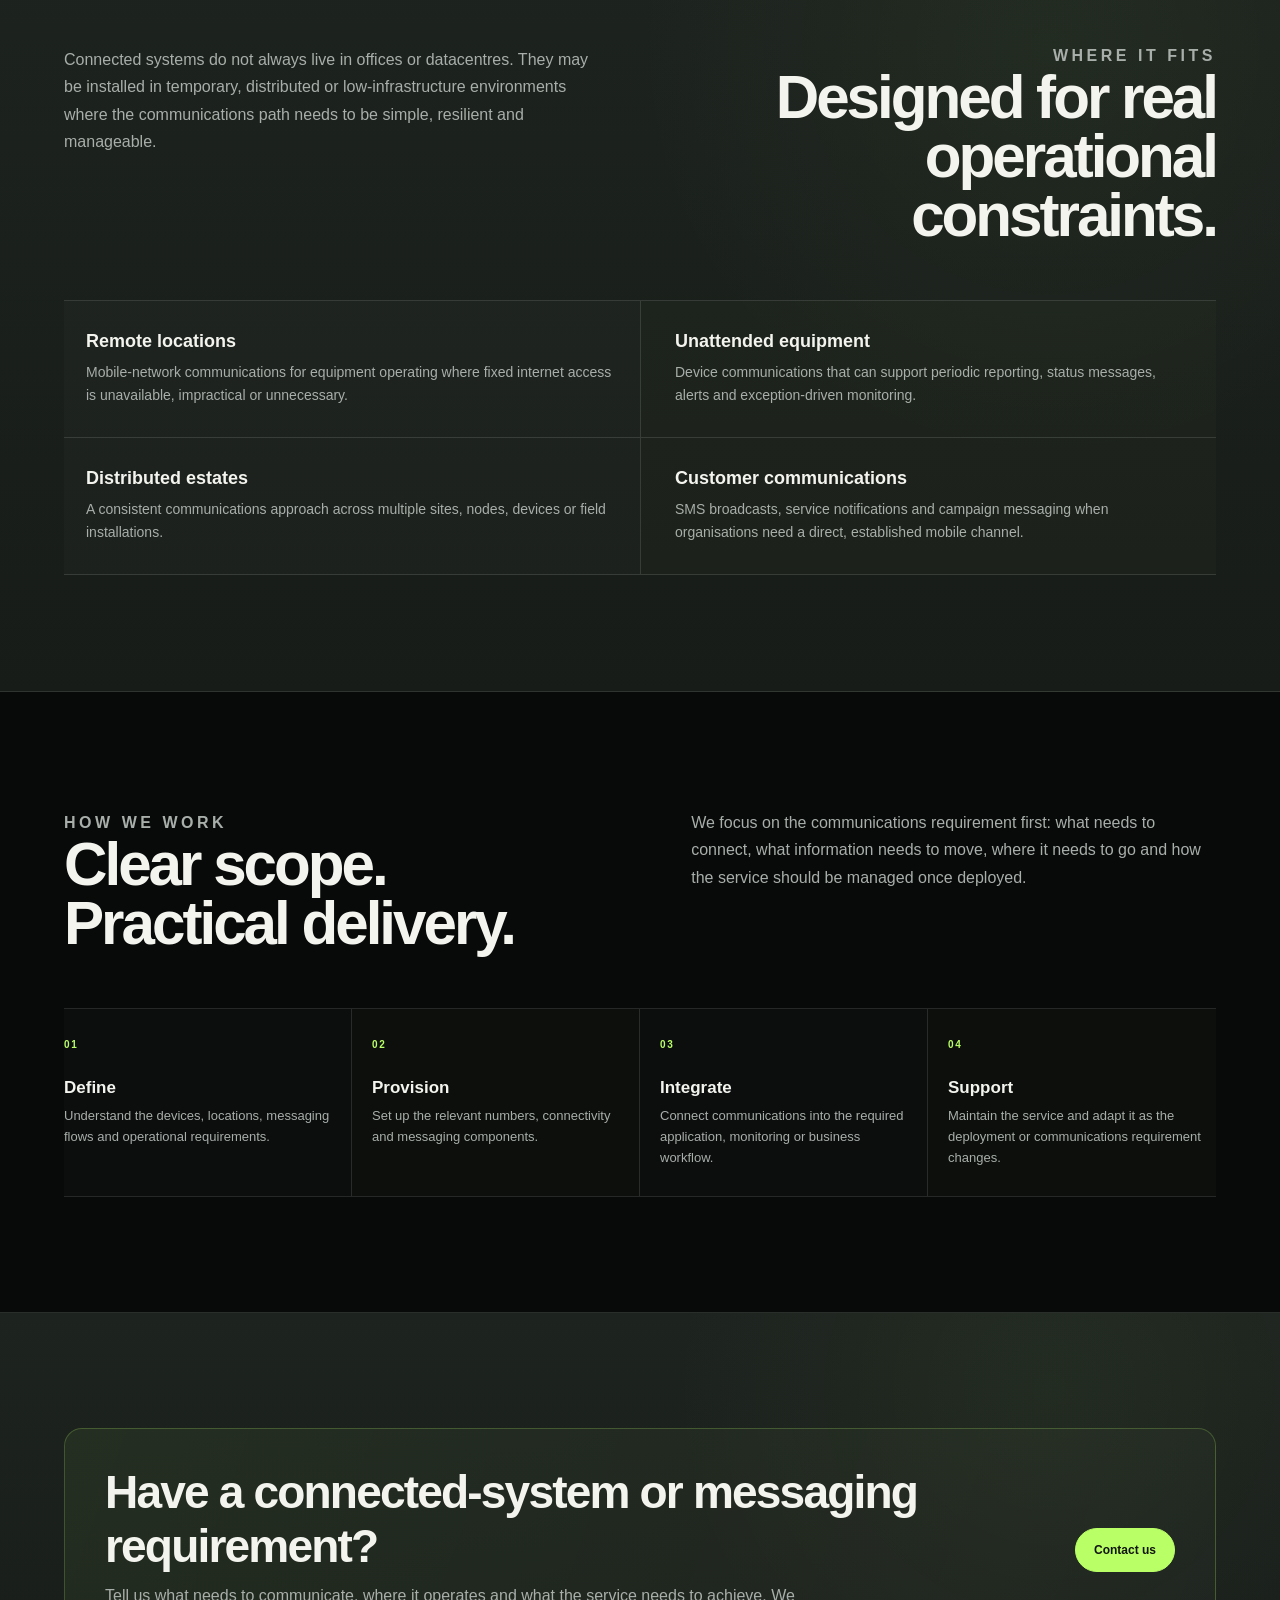
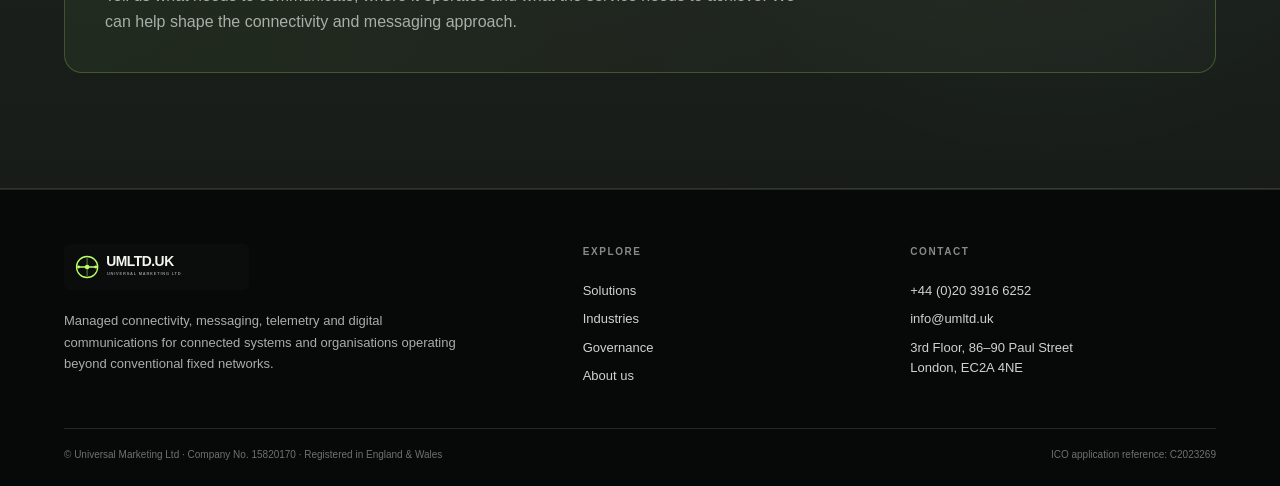
==== commit 2fc84c49: "Add files via upload" ====
--- a/index.html
+++ b/index.html
@@ -123,7 +123,7 @@
     <div class="container">
       <div class="cta-panel">
         <div><h2>Have a connected-system or messaging requirement?</h2><p>Tell us what needs to communicate, where it operates and what the service needs to achieve. We can help shape the connectivity and messaging approach.</p></div>
-        <a class="button primary" href="contact.html">Contact UMLTD.UK</a>
+        <a class="button primary" href="contact.html">Contact us</a>
       </div>
     </div>
   </section>
--- a/assets/styles.css
+++ b/assets/styles.css
@@ -686,3 +686,165 @@
     border-bottom: 0;
   }
 }
+
+
+/* =========================================================
+   DESIGN-LOCK-1.1 — LIST RHYTHM + INTERACTION ENHANCEMENT
+   Explicitly approved: 15 Sep 2026
+   Applies site-wide where repeated rows/cards are present.
+   Do not alter without an explicit design-unlock/change request.
+   ========================================================= */
+
+/* Alternating surfaces for long repeated detail lists */
+.detail-list .detail-row {
+  position: relative;
+  margin: 0;
+  padding: 42px 28px;
+  border-bottom: 1px solid var(--line);
+  transition:
+    transform .22s ease,
+    background-color .22s ease,
+    border-color .22s ease,
+    box-shadow .22s ease;
+}
+.detail-list .detail-row:nth-child(odd) {
+  background: rgba(255,255,255,.018);
+}
+.detail-list .detail-row:nth-child(even) {
+  background: rgba(185,255,102,.026);
+}
+.detail-list .detail-row:hover {
+  transform: translateY(-5px);
+  border-color: rgba(185,255,102,.24);
+  box-shadow: 0 14px 34px rgba(0,0,0,.18);
+  z-index: 2;
+}
+
+/* Repeated cards across the site */
+.card,
+.industry-card,
+.assurance-card,
+.value,
+.feature-link {
+  transition:
+    transform .22s ease,
+    background-color .22s ease,
+    border-color .22s ease,
+    box-shadow .22s ease;
+}
+.card:nth-child(even),
+.industry-card:nth-child(even),
+.assurance-card:nth-child(even),
+.value:nth-child(even) {
+  background-color: rgba(185,255,102,.022);
+}
+.card:nth-child(odd),
+.industry-card:nth-child(odd),
+.assurance-card:nth-child(odd),
+.value:nth-child(odd) {
+  background-color: rgba(255,255,255,.022);
+}
+.card:hover,
+.industry-card:hover,
+.assurance-card:hover,
+.value:hover,
+.feature-link:hover {
+  transform: translateY(-5px);
+  border-color: rgba(185,255,102,.24);
+  box-shadow: 0 14px 34px rgba(0,0,0,.18);
+}
+
+/* Alternating row-style content blocks */
+.challenge-row,
+.usecase,
+.principle,
+.process-step,
+.lifecycle-step {
+  transition:
+    transform .2s ease,
+    background-color .2s ease,
+    border-color .2s ease,
+    box-shadow .2s ease;
+}
+.challenge-row:nth-child(even),
+.usecase:nth-child(even),
+.principle:nth-child(even),
+.process-step:nth-child(even),
+.lifecycle-step:nth-child(even) {
+  background: rgba(185,255,102,.020);
+}
+.challenge-row:nth-child(odd),
+.usecase:nth-child(odd),
+.principle:nth-child(odd),
+.process-step:nth-child(odd),
+.lifecycle-step:nth-child(odd) {
+  background: rgba(255,255,255,.014);
+}
+.challenge-row:hover,
+.usecase:hover,
+.principle:hover,
+.process-step:hover,
+.lifecycle-step:hover {
+  transform: translateY(-4px);
+  border-color: rgba(185,255,102,.20);
+  box-shadow: 0 12px 28px rgba(0,0,0,.14);
+  z-index: 2;
+}
+
+/* Improve visual grouping without turning rows into cards */
+.challenge-row,
+.usecase,
+.principle {
+  padding-left: 22px;
+  padding-right: 22px;
+}
+.process-step,
+.lifecycle-step {
+  padding-left: 20px;
+  padding-right: 20px;
+}
+
+/* Respect reduced-motion preference */
+@media (prefers-reduced-motion: reduce) {
+  .detail-list .detail-row,
+  .card,
+  .industry-card,
+  .assurance-card,
+  .value,
+  .feature-link,
+  .challenge-row,
+  .usecase,
+  .principle,
+  .process-step,
+  .lifecycle-step {
+    transition: none;
+  }
+
+  .detail-list .detail-row:hover,
+  .card:hover,
+  .industry-card:hover,
+  .assurance-card:hover,
+  .value:hover,
+  .feature-link:hover,
+  .challenge-row:hover,
+  .usecase:hover,
+  .principle:hover,
+  .process-step:hover,
+  .lifecycle-step:hover {
+    transform: none;
+  }
+}
+
+@media (max-width: 680px) {
+  .detail-list .detail-row {
+    padding: 30px 18px;
+  }
+  .challenge-row,
+  .usecase,
+  .principle,
+  .process-step,
+  .lifecycle-step {
+    padding-left: 14px;
+    padding-right: 14px;
+  }
+}
